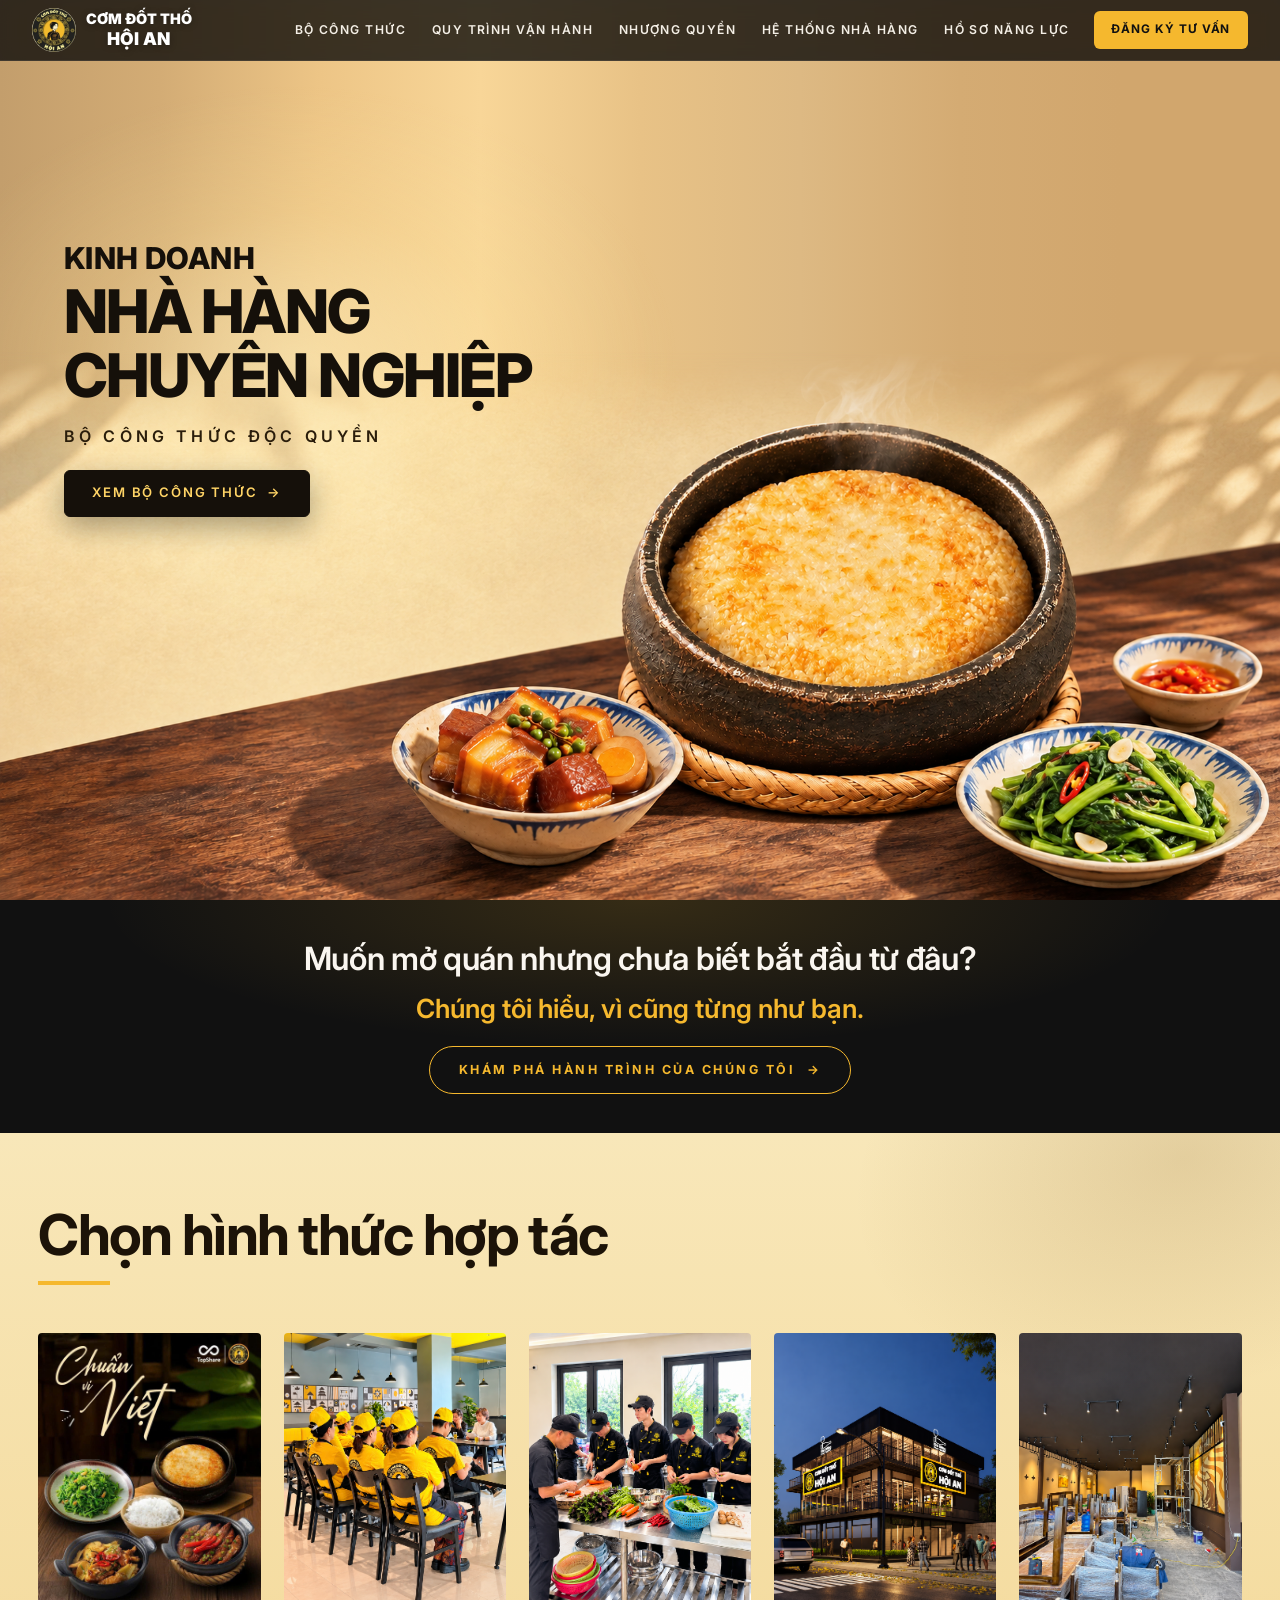
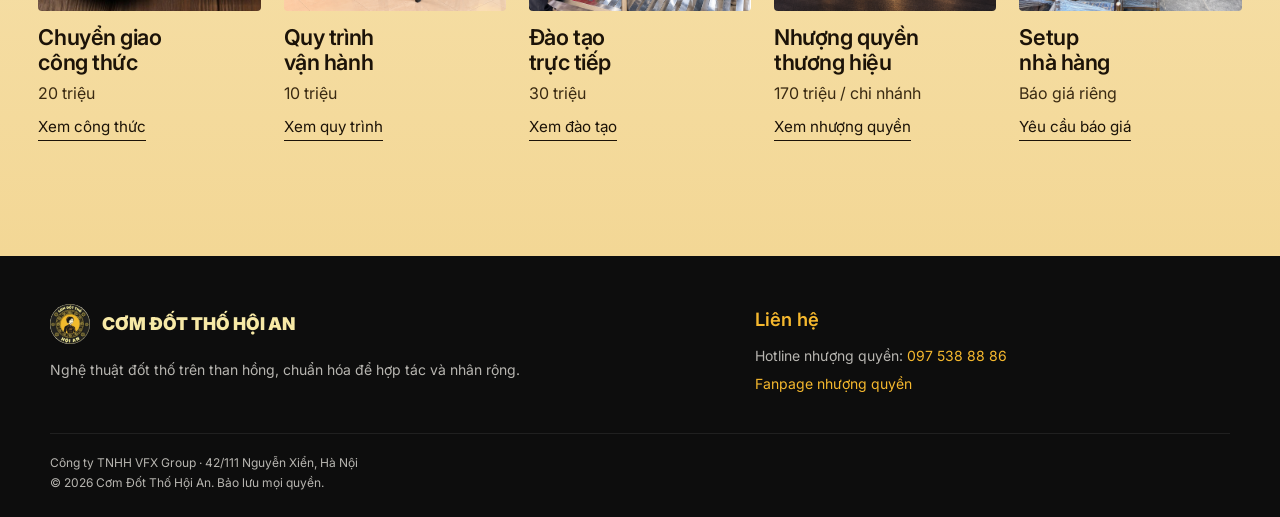
==== index.html @ ac132f40 "Add SEO basics: sitemap, robots, meta tags and schema" ====
<!DOCTYPE html>
<html lang="vi">
<head>
  <meta charset="UTF-8">
  <meta name="viewport" content="width=device-width, initial-scale=1.0">
  <title>Cơm Đốt Thố Hội An — Nhượng Quyền &amp; Hợp Tác Kinh Doanh Nhà Hàng</title>
  <meta name="description" content="Cơm Đốt Thố Hội An – thương hiệu cơm thố đốt than hồng với 7 cơ sở tại 5 tỉnh thành. Nhượng quyền, chuyển giao bộ 46 công thức và quy trình vận hành chuẩn.">
  <link rel="canonical" href="https://www.comdothohoian.com/">
  <meta property="og:type" content="website">
  <meta property="og:site_name" content="Cơm Đốt Thố Hội An">
  <meta property="og:locale" content="vi_VN">
  <meta property="og:title" content="Cơm Đốt Thố Hội An — Nhượng Quyền &amp; Hợp Tác Kinh Doanh Nhà Hàng">
  <meta property="og:description" content="Cơm Đốt Thố Hội An – thương hiệu cơm thố đốt than hồng với 7 cơ sở tại 5 tỉnh thành. Nhượng quyền, chuyển giao bộ 46 công thức và quy trình vận hành chuẩn.">
  <meta property="og:url" content="https://www.comdothohoian.com/">
  <meta property="og:image" content="https://www.comdothohoian.com/images/seo/og-image.jpg">
  <meta property="og:image:width" content="1200">
  <meta property="og:image:height" content="630">
  <meta name="twitter:card" content="summary_large_image">
  <script type="application/ld+json">
{
  "@context": "https://schema.org",
  "@graph": [
    {
      "@type": "Organization",
      "@id": "https://www.comdothohoian.com/#organization",
      "name": "Cơm Đốt Thố Hội An",
      "url": "https://www.comdothohoian.com/",
      "logo": "https://www.comdothohoian.com/images/brand%20identity/04-dai-dien-logo.jpg",
      "image": "https://www.comdothohoian.com/images/seo/og-image.jpg",
      "sameAs": [
        "https://www.facebook.com/comdotthohoian"
      ],
      "contactPoint": {
        "@type": "ContactPoint",
        "telephone": "+84975388886",
        "contactType": "sales",
        "areaServed": "VN",
        "availableLanguage": "vi"
      }
    },
    {
      "@type": "WebSite",
      "@id": "https://www.comdothohoian.com/#website",
      "url": "https://www.comdothohoian.com/",
      "name": "Cơm Đốt Thố Hội An",
      "inLanguage": "vi",
      "publisher": {
        "@id": "https://www.comdothohoian.com/#organization"
      }
    }
  ]
}
  </script>
  <link rel="icon" type="image/x-icon" href="images/favicon/favicon.ico">
  <link rel="shortcut icon" type="image/x-icon" href="images/favicon/favicon.ico">
  <link rel="icon" type="image/png" sizes="32x32" href="images/favicon/favicon-32x32.png">
  <link rel="apple-touch-icon" sizes="180x180" href="images/favicon/apple-touch-icon.png">
  <link rel="preload" as="image" href="images/hero/Rustic%20Stone%20Pot%20Rice%20Feast.png" media="(min-width: 641px)">
  <link rel="preload" as="image" href="images/hero/hero-mobile.webp" media="(max-width: 640px)">
  <link rel="preload" as="image" href="images/hero/latest%20hero.png" media="(min-width: 641px)">
  <link rel="preload" as="image" href="images/hero/hero-mobile.webp?v=2" media="(max-width: 640px)">
  <link rel="preconnect" href="https://fonts.googleapis.com">
  <link rel="preconnect" href="https://fonts.gstatic.com" crossorigin>
  <link href="https://fonts.googleapis.com/css2?family=Inter:wght@300;400;500;600;700;800;900&display=swap" rel="stylesheet">
  <link rel="stylesheet" href="css/style.css?v=20261105w">
  <link rel="stylesheet" href="css/franchise.css?v=20261105w">
  <link rel="stylesheet" href="css/story.css?v=20261105w">
</head>
<body class="fr-body fr-home">

  <header class="nav" id="nav">
    <div class="nav__inner">
      <a href="index.html" class="nav__logo" aria-label="Cơm Đốt Thố Hội An — trang chủ">
        <img src="images/brand%20identity/04-dai-dien-logo.jpg" alt="Logo Cơm Đốt Thố Hội An">
        <span class="nav__brand"><span class="nav__brand-l1">Cơm Đốt Thố</span><span class="nav__brand-l2">Hội An</span></span>
      </a>
      <nav class="nav__links" id="frLinks" aria-label="Điều hướng">
        <a href="cong-thuc.html">Bộ Công Thức</a><a href="van-hanh.html">Quy Trình Vận Hành</a><a href="nhuong-quyen.html">Nhượng Quyền</a><a href="he-thong.html">Hệ Thống Nhà Hàng</a><a href="ho-so-nang-luc.html">Hồ Sơ Năng Lực</a>
        <a href="dang-ky.html" class="nav__cta-mobile">Đăng Ký Tư Vấn</a>
      </nav>
      <div class="nav__actions">
        <a href="dang-ky.html" class="nav__btn-franchise">Đăng Ký Tư Vấn</a>
      </div>
      <button class="nav__menu-btn" id="frToggle" aria-label="Mở menu" aria-expanded="false">
        <span></span><span></span><span></span>
      </button>
    </div>
  </header>

  <main class="">
    <section class="fr-hero" id="tong-quan">
      <picture>
        <source media="(max-width: 640px)" srcset="images/hero/hero-mobile.webp?v=2">
        <img src="images/hero/latest%20hero.png" alt="Thố cơm đốt cháy giòn cùng các món ăn Hội An" fetchpriority="high">
      </picture>
      <div class="fr-hero__content">
        <h1><span class="fr-ln fr-ln--s">Kinh doanh</span><br><span class="fr-ln">Nhà hàng</span><br><span class="fr-ln">Chuyên nghiệp</span></h1>
        <p class="fr-hero__sub">Bộ công thức độc quyền</p>
        <div class="fr-hero__actions">
          <a href="cong-thuc.html" class="fr-btn fr-btn--cta">Xem Bộ Công Thức <span class="fr-arr" aria-hidden="true">→</span></a>
        </div>
      </div>
    </section>

    <!-- Câu hook: dẫn sang trang câu chuyện -->
    <section class="st-hook" id="cau-chuyen">
      <h2 class="st-hook__title">Muốn mở quán nhưng chưa biết bắt đầu từ đâu?</h2>
      <p class="st-hook__sub">Chúng tôi hiểu, vì cũng từng như bạn.</p>
      <a href="cau-chuyen.html" class="st-hook__btn">Khám phá hành trình của chúng tôi <span aria-hidden="true">→</span></a>
    </section>

    <!-- Chi phí là dữ liệu tham khảo theo PLAN, cần doanh nghiệp xác nhận trước khi công bố. -->
    <section class="fr-hop" id="hop-tac">
      <div class="fr-hop__wrap">
        <h2 class="fr-hop__title">Chọn hình thức hợp tác</h2>
        <div class="fr-hop__grid">
        <article class="fr-hcard">
          <div class="fr-hcard__img"><img src="images/brand%20story/b%E1%BB%99%20c%C3%B4ng%20th%E1%BB%A9c.jpg" alt="Chuyển giao công thức" loading="lazy" style="object-position:50% 30%"></div>
          <h3>Chuyển giao<br>công thức</h3>
          <p class="fr-hcard__price">20 triệu</p>
          <a href="cong-thuc.html" class="fr-hcard__link">Xem công thức</a>
        </article>
        <article class="fr-hcard">
          <div class="fr-hcard__img"><img src="images/brand%20story/Modern-Yellow-Capped-Team-Meeting.webp" alt="Quy trình vận hành" loading="lazy"></div>
          <h3>Quy trình<br>vận hành</h3>
          <p class="fr-hcard__price">10 triệu</p>
          <a href="van-hanh.html" class="fr-hcard__link">Xem quy trình</a>
        </article>
        <article class="fr-hcard">
          <div class="fr-hcard__img"><img src="images/brand%20story/Hoi-An-Culinary-Team-in-Action.webp" alt="Đào tạo trực tiếp" loading="lazy"></div>
          <h3>Đào tạo<br>trực tiếp</h3>
          <p class="fr-hcard__price">30 triệu</p>
          <a href="van-hanh.html" class="fr-hcard__link">Xem đào tạo</a>
        </article>
        <article class="fr-hcard">
          <div class="fr-hcard__img"><img src="images/brand%20story/H%E1%BB%99i-An-Food-Garden-at-Dusk.webp" alt="Nhượng quyền thương hiệu" loading="lazy"></div>
          <h3>Nhượng quyền<br>thương hiệu</h3>
          <p class="fr-hcard__price">170 triệu / chi nhánh</p>
          <a href="nhuong-quyen.html" class="fr-hcard__link">Xem nhượng quyền</a>
        </article>
        <article class="fr-hcard">
          <div class="fr-hcard__img"><img src="images/brand%20story/Restaurant-Renovation-in-Organized-Chaos.webp" alt="Setup nhà hàng" loading="lazy"></div>
          <h3>Setup<br>nhà hàng</h3>
          <p class="fr-hcard__price">Báo giá riêng</p>
          <a href="dang-ky.html?model=Setup%20nh%C3%A0%20h%C3%A0ng" class="fr-hcard__link">Yêu cầu báo giá</a>
        </article>
        </div>
        <p class="fr-fine">Chi phí mang tính tham khảo, chưa bao gồm các chi phí phát sinh. Phạm vi bàn giao được thống nhất khi tư vấn và ký kết.</p>
      </div>
    </section>
  </main>

  <footer class="fr-footer">
    <div class="fr-footer__grid">
      <div>
        <div class="fr-footer__brand"><img src="images/brand%20identity/04-dai-dien-logo.jpg" alt="Logo"><span>Cơm Đốt Thố Hội An</span></div>
        <p>Nghệ thuật đốt thố trên than hồng, chuẩn hóa để hợp tác và nhân rộng.</p>
      </div>
      <div>
        <h4>Liên hệ</h4>
        <p>Hotline nhượng quyền: <a href="tel:0975388886">097 538 88 86</a></p>
        <p><a href="https://www.facebook.com/comdotthohoian" target="_blank" rel="noopener">Fanpage nhượng quyền</a></p>
      </div>
    </div>
    <div class="fr-footer__bottom">Công ty TNHH VFX Group · 42/111 Nguyễn Xiển, Hà Nội<br>© 2026 Cơm Đốt Thố Hội An. Bảo lưu mọi quyền.</div>
  </footer>

  <div class="fr-lightbox" id="frLightbox" hidden><button aria-label="Đóng" id="frLightboxClose">×</button><img alt=""></div>

  <script src="js/franchise.js?v=20261105w"></script>
  <script src="js/story.js?v=20261105w"></script>
</body>
</html>
---- css/style.css ----
/* ═══════════════════════════════════════════════
   DESIGN SYSTEM — Apple Precision × Starbucks Warmth
   Cơm Đốt Thố Hội An — Brand & Franchise
   ═══════════════════════════════════════════════ */
*, *::before, *::after { margin: 0; padding: 0; box-sizing: border-box; }

:root {
  /* Brand palette */
  --espresso:       #181310;
  --dark-roast:     #231b16;
  --mocha:          #34261e;
  --walnut:         #4d372b;
  --caramel:        #c68b59;
  --gold:           #d9a756;
  --gold-light:     #f4e4c1;
  --cream:          #faf6f0;
  --latte:          #f2e8dc;
  --latte-subtle:   #f8f2ea;
  --white:          #ffffff;
  --warm-gray:      #87766a;
  --border-warm:    rgba(52, 38, 30, 0.08);
  --border-gold:    rgba(217, 167, 86, 0.35);

  --text-main:      #1c1714;
  --text-muted:     #6e5e52;
  --text-light:     rgba(250, 246, 240, 0.78);

  /* Typography */
  --font-display:   'SF Pro Display', 'SF Pro Text', -apple-system, BlinkMacSystemFont, 'Inter', 'Helvetica Neue', Helvetica, Arial, sans-serif;
  --font-brand:     'SF Pro Display', -apple-system, BlinkMacSystemFont, 'Inter', 'Helvetica Neue', Arial, sans-serif;
  --font-nav:       'SF Pro Display', 'SF Pro Text', -apple-system, BlinkMacSystemFont, 'Inter', 'Helvetica Neue', Helvetica, Arial, sans-serif;
  --font-body:       'SF Pro Display', 'SF Pro Text', -apple-system, BlinkMacSystemFont, 'Inter', 'Helvetica Neue', Helvetica, Arial, sans-serif;

  --text-xs:        0.75rem;
  --text-sm:        0.875rem;
  --text-base:      1rem;
  --text-lg:        1.125rem;
  --text-xl:        1.25rem;
  --text-2xl:       1.5rem;
  --text-3xl:       2rem;
  --text-4xl:       2.75rem;
  --text-5xl:       3.5rem;
  --text-hero:      clamp(2.75rem, 5.5vw, 5rem);

  /* Spacing */
  --space-xs:       0.5rem;
  --space-sm:       1rem;
  --space-md:       1.5rem;
  --space-lg:       2.5rem;
  --space-xl:       4rem;
  --space-2xl:      6rem;
  --space-3xl:      8rem;

  --radius-sm:      8px;
  --radius-md:      14px;
  --radius-lg:      22px;
  --radius-xl:      32px;
  --radius-full:    9999px;

  --transition-base: 0.35s cubic-bezier(0.25, 0.46, 0.45, 0.94);
  --transition-smooth: 0.6s cubic-bezier(0.16, 1, 0.3, 1);
}

html {
  scroll-behavior: smooth;
  -webkit-font-smoothing: antialiased;
  -moz-osx-font-smoothing: grayscale;
}

body {
  font-family: var(--font-body);
  color: var(--text-main);
  background: var(--cream);
  line-height: 1.65;
  overflow-x: hidden;
}

/* Custom thin scrollbar */
::-webkit-scrollbar { width: 7px; }
::-webkit-scrollbar-track { background: var(--espresso); }
::-webkit-scrollbar-thumb { background: var(--caramel); border-radius: 4px; }
* { scrollbar-width: thin; scrollbar-color: var(--caramel) var(--espresso); }

img { display: block; max-width: 100%; height: auto; }
a { color: inherit; text-decoration: none; }

.container {
  max-width: 1240px;
  margin: 0 auto;
  padding: 0 var(--space-md);
}

/* ═══════════════════════════════════════════════
   NAVIGATION — thanh đen, chữ serif in hoa giãn chữ, nút vàng
   ═══════════════════════════════════════════════ */
:root { --font-serif-nav: 'SF Pro Display', 'SF Pro Text', -apple-system, BlinkMacSystemFont, 'Inter', 'Helvetica Neue', Helvetica, Arial, sans-serif; --nav-gold: #f5b82e; --logo-cream: #f7e9a6; }

.nav {
  position: fixed;
  top: 0; left: 0; right: 0;
  z-index: 1000;
  background: rgba(12, 12, 12, 0.8);
  backdrop-filter: saturate(120%) blur(10px);
  -webkit-backdrop-filter: saturate(120%) blur(10px);
  border-bottom: 1px solid rgba(255, 255, 255, 0.08);
}

.nav__inner {
  display: flex;
  align-items: center;
  justify-content: space-between;
  gap: 1.5rem;
  height: 60px;
  max-width: 1400px;
  margin: 0 auto;
  padding: 0 2rem;
}

/* Logo vừa thanh menu + tên thương hiệu 2 dòng bên cạnh */
.nav__logo { display: flex; align-items: center; gap: 0.6rem; flex-shrink: 0; }
.nav__logo img {
  width: 44px; height: 44px;
  border-radius: 50%;
  object-fit: cover;
  flex-shrink: 0;
}
.nav__brand {
  display: inline-flex; flex-direction: column; align-items: center;
  font-family: var(--font-serif-nav);
  font-weight: 900;
  text-transform: uppercase;
  color: #fff;
  line-height: 1.08;
  white-space: nowrap;
  text-shadow: 0 1px 6px rgba(0, 0, 0, 0.35);
}
/* tỷ lệ cỡ chữ dòng trên : dòng dưới = 9 : 11 */
.nav__brand-l1 { font-size: 0.9rem; letter-spacing: 0; line-height: 1; }
/* chừa khoảng trống để dấu mũ của chữ "HỘI" không chạm dòng trên */
.nav__brand-l2 { font-size: 1.1rem; letter-spacing: 0.02em; line-height: 1.12; margin-top: 0.16em; }

.nav__links { display: flex; align-items: center; justify-content: flex-end; gap: 1.6rem; flex: 1; list-style: none; }
.nav__links a {
  font-family: var(--font-serif-nav);
  font-size: 0.76rem;
  font-weight: 600;
  text-transform: uppercase;
  letter-spacing: 0.12em;
  color: #f4efe6;
  white-space: nowrap;
  position: relative;
  padding: 0.4rem 0;
  transition: color 0.25s;
}
.nav__links a::after {
  content: '';
  position: absolute;
  bottom: 0; left: 0;
  width: 0; height: 1px;
  background: var(--nav-gold);
  transition: width 0.3s;
}
.nav__links a:hover { color: var(--nav-gold); }
.nav__links a:hover::after,
.nav__links a.active::after { width: 100%; }
.nav__links a.active { color: var(--nav-gold); }

.nav__actions { display: flex; align-items: center; }

.nav__btn-franchise {
  display: inline-flex;
  align-items: center;
  padding: 0.55rem 1.1rem;
  background: var(--nav-gold);
  color: #111 !important;
  font-family: var(--font-serif-nav);
  font-size: 0.74rem;
  font-weight: 700;
  text-transform: uppercase;
  letter-spacing: 0.08em;
  white-space: nowrap;
  border-radius: 6px;
  transition: background 0.25s;
}
.nav__btn-franchise:hover { background: #ffc94d; }

.nav__menu-btn {
  display: none;
  flex-direction: column;
  gap: 5px;
  background: none;
  border: none;
  cursor: pointer;
  padding: 6px;
  z-index: 1001;
}
.nav__menu-btn span { display: block; width: 24px; height: 1.5px; background: #f4efe6; }

/* ═══════════════════════════════════════════════
   HERO — Cinematic Brand Keynote Style
   ═══════════════════════════════════════════════ */
.hero {
  position: relative;
  min-height: 100vh;
  display: flex;
  align-items: center;
  justify-content: center;
  overflow: hidden;
  background: var(--espresso);
  padding-top: 80px;
}

.hero__bg {
  position: absolute;
  inset: 0;
  z-index: 0;
}

.hero__bg img {
  width: 100%;
  height: 100%;
  object-fit: cover;
  opacity: 0.58;
  transform: scale(1.04);
  animation: heroPan 24s ease-in-out infinite alternate;
}

@keyframes heroPan {
  0% { transform: scale(1.04) translateY(0); }
  100% { transform: scale(1.12) translateY(-1.5%); }
}

.hero__overlay {
  position: absolute;
  inset: 0;
  background: linear-gradient(
    180deg,
    rgba(24, 19, 16, 0.65) 0%,
    rgba(24, 19, 16, 0.38) 32%,
    rgba(24, 19, 16, 0.72) 75%,
    rgba(24, 19, 16, 0.96) 100%
  );
  z-index: 1;
}

.hero__content {
  position: relative;
  z-index: 2;
  text-align: center;
  color: var(--cream);
  padding: var(--space-2xl) var(--space-md);
  max-width: 1040px;
}

.hero__badge {
  display: inline-flex;
  align-items: center;
  gap: 0.6rem;
  padding: 0.5rem 1.4rem;
  background: rgba(217, 167, 86, 0.14);
  border: 1px solid rgba(217, 167, 86, 0.35);
  border-radius: var(--radius-full);
  font-size: var(--text-xs);
  font-weight: 600;
  letter-spacing: 0;
  text-transform: none;
  color: var(--gold);
  margin-bottom: var(--space-md);
  backdrop-filter: blur(12px);
}

.hero__title {
  font-family: var(--font-display);
  font-size: var(--text-hero);
  font-weight: 700;
  line-height: 1.1;
  letter-spacing: -0.02em;
  margin-bottom: var(--space-md);
}

.hero__title em {
  font-style: normal;
  color: var(--gold);
  font-weight: 400;
}

.hero__subtitle {
  font-size: clamp(1.05rem, 2vw, 1.25rem);
  font-weight: 300;
  color: var(--text-light);
  max-width: 680px;
  margin: 0 auto var(--space-xl);
  line-height: 1.75;
}

.hero__actions {
  display: flex;
  gap: var(--space-sm);
  justify-content: center;
  flex-wrap: wrap;
  margin-bottom: var(--space-xl);
}

.btn {
  display: inline-flex;
  align-items: center;
  gap: 0.55rem;
  padding: 0.95rem 2.2rem;
  border-radius: var(--radius-full);
  font-family: var(--font-nav);
  font-size: 0.95rem;
  font-weight: 500;
  text-transform: none;
  letter-spacing: 0;
  cursor: pointer;
  transition: var(--transition-base);
  border: none;
}

.btn--primary {
  background: var(--gold);
  color: var(--espresso);
  box-shadow: 0 10px 30px rgba(217, 167, 86, 0.35);
}

.btn--primary:hover {
  background: #e4b262;
  transform: translateY(-2px);
  box-shadow: 0 14px 38px rgba(217, 167, 86, 0.45);
}

.btn--ghost {
  background: rgba(250, 246, 240, 0.08);
  color: var(--cream);
  border: 1px solid rgba(250, 246, 240, 0.28);
  backdrop-filter: blur(10px);
}

.btn--ghost:hover {
  background: rgba(250, 246, 240, 0.16);
  border-color: rgba(250, 246, 240, 0.5);
  transform: translateY(-2px);
}

.btn--dark {
  background: var(--espresso);
  color: var(--cream);
}

.btn--dark:hover {
  background: var(--mocha);
  transform: translateY(-2px);
}

/* ═══════════════════════════════════════════════
   METRICS BAR — Apple Keynote Numbers
   ═══════════════════════════════════════════════ */
.metrics-bar {
  position: relative;
  z-index: 10;
  background: rgba(35, 27, 22, 0.88);
  backdrop-filter: blur(24px);
  border-top: 1px solid rgba(217, 167, 86, 0.2);
  border-bottom: 1px solid rgba(217, 167, 86, 0.2);
  padding: 0.9rem 0;
  margin-top: -1.6rem;
  box-shadow: 0 20px 50px rgba(0, 0, 0, 0.25);
}

.metrics__grid {
  display: grid;
  grid-template-columns: repeat(4, 1fr);
  gap: var(--space-sm);
  text-align: center;
}

.metric-item {
  padding: 0 var(--space-sm);
  border-right: 1px solid rgba(250, 246, 240, 0.1);
}

.metric-item:last-child {
  border-right: none;
}

.metric-number {
  font-family: var(--font-display);
  font-size: clamp(1.35rem, 2.3vw, 1.9rem);
  font-weight: 600;
  color: var(--gold);
  line-height: 1.15;
  margin-bottom: 0.1rem;
}

.metric-label {
  font-size: 0.8rem;
  color: var(--text-light);
  font-weight: 400;
  letter-spacing: 0;
}

/* ═══════════════════════════════════════════════
   COMMON SECTION PATTERNS
   ═══════════════════════════════════════════════ */
.section {
  padding: 4.5rem 0;
}

.section--dark {
  background: var(--espresso);
  color: var(--cream);
}

.section--mocha {
  background: var(--mocha);
  color: var(--cream);
}

.section--latte {
  background: var(--latte);
}

.section--subtle {
  background: var(--latte-subtle);
}

.section__header {
  text-align: center;
  max-width: 720px;
  margin: 0 auto 2.5rem;
}

.section__label {
  display: inline-flex;
  align-items: center;
  gap: 0.5rem;
  font-family: var(--font-nav);
  font-size: 0.9rem;
  font-weight: 500;
  letter-spacing: 0;
  text-transform: none;
  color: #a86a0c;
  margin-bottom: var(--space-sm);
}

.section__title {
  font-family: var(--font-display);
  font-size: clamp(2.1rem, 4vw, 3.5rem);
  font-weight: 600;
  line-height: 1.1;
  letter-spacing: -0.03em;
  margin-bottom: var(--space-sm);
  color: var(--espresso);
}

.section--dark .section__title,
.section--mocha .section__title {
  color: var(--cream);
}

.section__desc {
  font-size: var(--text-lg);
  font-weight: 300;
  color: var(--text-muted);
  line-height: 1.75;
}

.section--dark .section__desc,
.section--mocha .section__desc {
  color: var(--text-light);
}

/* ═══════════════════════════════════════════════
   BRAND HERITAGE — Apple Split Story
   ═══════════════════════════════════════════════ */
.brand-story {
  display: grid;
  grid-template-columns: 1fr 1fr;
  gap: 0;
  min-height: 480px;
  align-items: stretch;
}

.brand-story__media {
  position: relative;
  overflow: hidden;
  min-height: 480px;
}

.brand-story__media img {
  width: 100%;
  height: 100%;
  object-fit: cover;
  transition: transform 1s var(--transition-smooth);
}

.brand-story:hover .brand-story__media img {
  transform: scale(1.05);
}

.brand-story__content {
  display: flex;
  flex-direction: column;
  justify-content: center;
  padding: 3rem clamp(2rem, 5vw, 5rem);
}

.brand-story__title {
  font-family: var(--font-display);
  font-size: clamp(2rem, 3.2vw, 2.75rem);
  font-weight: 700;
  line-height: 1.2;
  letter-spacing: -0.02em;
  margin-bottom: var(--space-md);
  color: var(--espresso);
}

.brand-story--dark .brand-story__title {
  font-size: clamp(2rem, 3.6vw, 3.2rem);
  color: var(--cream);
}

.brand-story__text {
  font-size: var(--text-base);
  font-weight: 300;
  color: var(--text-muted);
  line-height: 1.85;
  margin-bottom: var(--space-lg);
}

.brand-story--dark .brand-story__text {
  color: rgba(250, 246, 240, 0.72);
}

.brand-story--reverse .brand-story__media { order: 2; }
.brand-story--reverse .brand-story__content { order: 1; }

.brand-pillars {
  display: grid;
  grid-template-columns: 1fr 1fr;
  gap: var(--space-md);
  margin-top: var(--space-sm);
}

.pillar-item {
  border-left: 2px solid var(--gold);
  padding-left: var(--space-sm);
}

.pillar-title {
  font-weight: 600;
  font-size: var(--text-sm);
  color: var(--espresso);
  margin-bottom: 0.25rem;
}

.brand-story--dark .pillar-title {
  color: var(--gold);
}

.pillar-desc {
  font-size: var(--text-xs);
  color: var(--text-muted);
  line-height: 1.5;
}

.brand-story--dark .pillar-desc {
  color: rgba(250, 246, 240, 0.6);
}

/* ═══════════════════════════════════════════════
   STORE LOCATIONS (HỆ THỐNG CỬA HÀNG)
   ═══════════════════════════════════════════════ */
.stores-nav {
  display: flex;
  justify-content: center;
  gap: 0.5rem;
  margin-bottom: var(--space-xl);
  flex-wrap: wrap;
}

.stores-tab {
  padding: 0.55rem 1.4rem;
  border-radius: var(--radius-full);
  background: var(--white);
  border: 1px solid var(--border-warm);
  color: var(--text-muted);
  font-size: var(--text-sm);
  font-weight: 500;
  cursor: pointer;
  transition: var(--transition-base);
}

.stores-tab.active,
.stores-tab:hover {
  background: var(--espresso);
  color: var(--cream);
  border-color: var(--espresso);
}

.stores__grid {
  display: grid;
  grid-template-columns: repeat(3, 1fr);
  gap: var(--space-lg);
}

.store-card {
  background: var(--white);
  border-radius: var(--radius-lg);
  overflow: hidden;
  box-shadow: 0 10px 30px rgba(28, 23, 20, 0.04);
  border: 1px solid var(--border-warm);
  transition: var(--transition-base);
  display: flex;
  flex-direction: column;
}

.store-card:hover {
  transform: translateY(-8px);
  box-shadow: 0 20px 48px rgba(28, 23, 20, 0.09);
  border-color: rgba(217, 167, 86, 0.4);
}

.store-card__img {
  position: relative;
  aspect-ratio: 16/10;
  overflow: hidden;
}

.store-card__img img {
  width: 100%;
  height: 100%;
  object-fit: cover;
  transition: transform 0.6s var(--transition-smooth);
}

.store-card:hover .store-card__img img {
  transform: scale(1.08);
}

.store-card__badge {
  position: absolute;
  top: var(--space-sm);
  left: var(--space-sm);
  padding: 0.35rem 0.85rem;
  background: var(--espresso);
  color: var(--gold);
  font-size: 0.7rem;
  font-weight: 700;
  text-transform: none;
  letter-spacing: 0;
  border-radius: var(--radius-full);
  box-shadow: 0 2px 10px rgba(0,0,0,0.25);
}

.store-card__status {
  position: absolute;
  bottom: var(--space-sm);
  right: var(--space-sm);
  padding: 0.3rem 0.75rem;
  background: rgba(250, 246, 240, 0.92);
  backdrop-filter: blur(8px);
  border-radius: var(--radius-full);
  font-size: 0.7rem;
  font-weight: 600;
  color: #1e7041;
  display: flex;
  align-items: center;
  gap: 0.35rem;
}

.store-card__status::before {
  content: '';
  width: 6px;
  height: 6px;
  border-radius: 50%;
  background: #22c55e;
  display: inline-block;
}

.store-card__body {
  padding: var(--space-md);
  display: flex;
  flex-direction: column;
  flex-grow: 1;
}

.store-card__name {
  font-family: var(--font-display);
  font-size: var(--text-xl);
  font-weight: 700;
  color: var(--espresso);
  margin-bottom: 0.75rem;
}

.store-card__meta {
  list-style: none;
  font-size: var(--text-sm);
  color: var(--text-muted);
  display: flex;
  flex-direction: column;
  gap: 0.5rem;
  margin-bottom: var(--space-md);
  flex-grow: 1;
}

.store-card__meta li {
  display: flex;
  align-items: flex-start;
  gap: 0.5rem;
  line-height: 1.5;
}

.store-card__meta-icon {
  font-size: 1rem;
  line-height: 1.3;
  flex-shrink: 0;
}

.store-card__actions {
  display: grid;
  grid-template-columns: 1fr 1fr;
  gap: 0.5rem;
  padding-top: var(--space-sm);
  border-top: 1px solid var(--border-warm);
}

.btn-store-sub {
  text-align: center;
  padding: 0.55rem;
  border-radius: var(--radius-sm);
  font-size: var(--text-xs);
  font-weight: 600;
  background: var(--latte);
  color: var(--espresso);
  transition: background 0.2s;
}

.btn-store-sub:hover {
  background: var(--gold-light);
}

.btn-store-call {
  text-align: center;
  padding: 0.55rem;
  border-radius: var(--radius-sm);
  font-size: var(--text-xs);
  font-weight: 600;
  background: var(--espresso);
  color: var(--cream);
  transition: background 0.2s;
}

.btn-store-call:hover {
  background: var(--mocha);
}

/* ═══════════════════════════════════════════════
   FRANCHISE MODEL — Apple Keynote Bento Grid
   ═══════════════════════════════════════════════ */
.franchise-bento {
  display: grid;
  grid-template-columns: repeat(12, 1fr);
  gap: var(--space-md);
  margin-bottom: var(--space-2xl);
}

.bento-card {
  background: rgba(35, 27, 22, 0.7);
  border: 1px solid rgba(217, 167, 86, 0.22);
  border-radius: var(--radius-xl);
  padding: var(--space-xl) var(--space-lg);
  backdrop-filter: blur(16px);
  transition: var(--transition-base);
  display: flex;
  flex-direction: column;
  justify-content: space-between;
  position: relative;
  overflow: hidden;
}

.bento-card:hover {
  border-color: rgba(217, 167, 86, 0.5);
  transform: translateY(-4px);
  background: rgba(45, 34, 27, 0.85);
}

.bento-card--large {
  grid-column: span 7;
}

.bento-card--medium {
  grid-column: span 5;
}

.bento-card--full {
  grid-column: span 12;
}

.bento-card--third {
  grid-column: span 4;
}

.bento-badge {
  display: inline-flex;
  align-items: center;
  gap: 0.4rem;
  font-size: 0.7rem;
  font-weight: 700;
  text-transform: none;
  letter-spacing: 0;
  color: var(--gold);
  margin-bottom: var(--space-sm);
}

.bento-title {
  font-family: var(--font-display);
  font-size: clamp(1.4rem, 2vw, 1.85rem);
  font-weight: 700;
  line-height: 1.25;
  color: var(--cream);
  margin-bottom: var(--space-sm);
}

.bento-desc {
  font-size: var(--text-sm);
  color: rgba(250, 246, 240, 0.7);
  line-height: 1.7;
  margin-bottom: var(--space-md);
}

.bento-list {
  list-style: none;
  display: flex;
  flex-direction: column;
  gap: 0.6rem;
}

.bento-list li {
  font-size: var(--text-sm);
  color: rgba(250, 246, 240, 0.82);
  display: flex;
  align-items: center;
  gap: 0.6rem;
}

.bento-list li::before {
  content: '✓';
  display: inline-flex;
  align-items: center;
  justify-content: center;
  width: 18px;
  height: 18px;
  border-radius: 50%;
  background: var(--gold);
  color: var(--espresso);
  font-size: 0.7rem;
  font-weight: 700;
}

/* Timeline Process Steps */
.franchise-steps {
  display: grid;
  grid-template-columns: repeat(4, 1fr);
  gap: var(--space-md);
  position: relative;
}

.step-item {
  background: var(--white);
  padding: var(--space-lg) var(--space-md);
  border-radius: var(--radius-lg);
  border: 1px solid var(--border-warm);
  position: relative;
  transition: var(--transition-base);
}

.step-item:hover {
  transform: translateY(-6px);
  box-shadow: 0 16px 36px rgba(28, 23, 20, 0.08);
  border-color: var(--gold);
}

.step-num {
  width: 42px;
  height: 42px;
  background: var(--espresso);
  color: var(--gold);
  font-family: var(--font-display);
  font-size: var(--text-lg);
  font-weight: 700;
  border-radius: 50%;
  display: flex;
  align-items: center;
  justify-content: center;
  margin-bottom: var(--space-sm);
}

.step-title {
  font-family: var(--font-display);
  font-size: var(--text-lg);
  font-weight: 700;
  color: var(--espresso);
  margin-bottom: 0.35rem;
}

.step-desc {
  font-size: var(--text-xs);
  color: var(--text-muted);
  line-height: 1.6;
}

/* ═══════════════════════════════════════════════
   FRANCHISE INQUIRY FORM — Modern Apple Form
   ═══════════════════════════════════════════════ */
.franchise-form-wrap {
  background: var(--white);
  border-radius: var(--radius-xl);
  padding: clamp(2rem, 5vw, 4rem);
  box-shadow: 0 24px 70px rgba(28, 23, 20, 0.08);
  border: 1px solid var(--border-warm);
  max-width: 960px;
  margin: 0 auto;
}

.form-grid {
  display: grid;
  grid-template-columns: 1fr 1fr;
  gap: var(--space-md);
  margin-bottom: var(--space-md);
}

.form-group {
  display: flex;
  flex-direction: column;
  gap: 0.45rem;
}

.form-group--full {
  grid-column: span 2;
}

.form-label {
  font-size: var(--text-xs);
  font-weight: 600;
  text-transform: none;
  letter-spacing: 0;
  color: var(--espresso);
}

.form-input, .form-select, .form-textarea {
  width: 100%;
  padding: 0.85rem 1.15rem;
  border-radius: var(--radius-sm);
  border: 1px solid rgba(28, 23, 20, 0.16);
  background: #fff;
  font-family: var(--font-body);
  font-size: var(--text-sm);
  color: var(--espresso);
  transition: border-color 0.25s, box-shadow 0.25s;
}

.form-input:focus, .form-select:focus, .form-textarea:focus {
  outline: none;
  border-color: var(--gold);
  box-shadow: 0 0 0 3px rgba(217, 167, 86, 0.2);
}

/* ═══════════════════════════════════════════════
   MENU / CULINARY STANDARDS
   ═══════════════════════════════════════════════ */
.dishes { position: relative; }

.dishes__grid {
  display: flex;
  gap: var(--space-md);
  overflow-x: auto;
  scroll-snap-type: x mandatory;
  scroll-behavior: smooth;
  -webkit-overflow-scrolling: touch;
  scrollbar-width: none;
  padding: 14px 4px 32px;
  margin: -14px -4px -32px;
}
.dishes__grid::-webkit-scrollbar { display: none; }

.dishes__grid .dish-card {
  flex: 0 0 calc((100% - 2 * var(--space-md)) / 3);
  scroll-snap-align: start;
}

.dishes__arrow {
  position: absolute;
  top: 38%;
  z-index: 5;
  width: 48px; height: 48px;
  border-radius: 50%;
  border: 1px solid rgba(255, 255, 255, 0.35);
  background: rgba(20, 16, 13, 0.55);
  backdrop-filter: blur(14px);
  -webkit-backdrop-filter: blur(14px);
  color: var(--cream);
  font-size: 1.5rem;
  line-height: 1;
  cursor: pointer;
  display: grid;
  place-items: center;
  transition: var(--transition-base);
}
.dishes__arrow:hover { background: var(--gold); color: var(--espresso); }
.dishes__arrow:disabled { opacity: 0; pointer-events: none; }
.dishes__arrow--prev { left: -14px; }
.dishes__arrow--next { right: -14px; }

.dishes__dots { display: flex; justify-content: center; gap: 8px; margin-top: var(--space-lg); }
.dishes__dots button {
  width: 8px; height: 8px; padding: 0; border: 0; border-radius: 50%;
  background: rgba(28, 23, 20, 0.2); cursor: pointer; transition: var(--transition-base);
}
.dishes__dots button.active { background: var(--caramel); width: 22px; border-radius: 8px; }

.dish-card {
  position: relative;
  border-radius: var(--radius-lg);
  overflow: hidden;
  background: var(--white);
  transition: var(--transition-base);
  box-shadow: 0 10px 30px rgba(28, 23, 20, 0.05);
  border: 1px solid var(--border-warm);
}

.dish-card:hover {
  transform: translateY(-8px);
  box-shadow: 0 24px 50px rgba(28, 23, 20, 0.12);
}

.dish-card__img {
  position: relative;
  aspect-ratio: 4/3;
  overflow: hidden;
}

.dish-card__img img {
  width: 100%;
  height: 100%;
  object-fit: cover;
  transition: transform 0.7s var(--transition-smooth);
}

.dish-card:hover .dish-card__img img {
  transform: scale(1.08);
}

.dish-card__tag {
  position: absolute;
  top: var(--space-sm);
  left: var(--space-sm);
  padding: 0.35rem 0.85rem;
  background: var(--gold);
  color: var(--espresso);
  font-size: var(--text-xs);
  font-weight: 700;
  border-radius: var(--radius-full);
  letter-spacing: 0;
}

.dish-card__body {
  padding: var(--space-md);
}

.dish-card__name {
  font-family: var(--font-display);
  font-size: var(--text-xl);
  font-weight: 700;
  color: var(--espresso);
  margin-bottom: 0.35rem;
}

.dish-card__desc {
  font-size: var(--text-sm);
  color: var(--text-muted);
  font-weight: 300;
  line-height: 1.6;
}

/* ═══════════════════════════════════════════════
   GALLERY — Apple Mosaic Photos
   ═══════════════════════════════════════════════ */
.gallery__grid {
  display: grid;
  grid-template-columns: repeat(4, 1fr);
  grid-template-rows: repeat(2, 270px);
  gap: var(--space-xs);
  border-radius: var(--radius-xl);
  overflow: hidden;
}

.gallery__item {
  position: relative;
  overflow: hidden;
  cursor: pointer;
}

.gallery__item img {
  width: 100%;
  height: 100%;
  object-fit: cover;
  transition: transform 0.7s var(--transition-smooth);
}

.gallery__item:hover img {
  transform: scale(1.06);
}

.gallery__item--wide {
  grid-column: span 2;
}

.gallery__item--tall {
  grid-row: span 2;
}

.gallery__caption {
  position: absolute;
  bottom: var(--space-sm);
  left: var(--space-sm);
  z-index: 2;
  font-size: var(--text-xs);
  font-weight: 600;
  letter-spacing: 0;
  color: var(--cream);
  background: rgba(24, 19, 16, 0.7);
  backdrop-filter: blur(8px);
  padding: 0.35rem 0.75rem;
  border-radius: var(--radius-full);
  opacity: 0;
  transform: translateY(8px);
  transition: all 0.35s ease;
}

.gallery__item:hover .gallery__caption {
  opacity: 1;
  transform: translateY(0);
}

/* ═══════════════════════════════════════════════
   TESTIMONIAL
   ═══════════════════════════════════════════════ */
.testimonial {
  text-align: center;
  max-width: 820px;
  margin: 0 auto;
  padding: var(--space-2xl) var(--space-md);
}

.testimonial__quote {
  font-family: var(--font-display);
  font-size: clamp(1.4rem, 2.8vw, 2.2rem);
  font-weight: 400;
  font-style: normal;
  line-height: 1.5;
  color: var(--cream);
  margin-bottom: var(--space-md);
}

.testimonial__quote::before {
  content: '"';
  display: block;
  font-size: 4rem;
  color: var(--gold);
  line-height: 1;
  margin-bottom: var(--space-xs);
}

.testimonial__author {
  font-size: var(--text-sm);
  font-weight: 600;
  color: var(--gold);
  letter-spacing: 0;
}

.testimonial__role {
  font-size: var(--text-xs);
  color: rgba(250, 246, 240, 0.55);
  margin-top: 0.25rem;
}

/* ═══════════════════════════════════════════════
   FOOTER
   ═══════════════════════════════════════════════ */
.footer {
  background: var(--espresso);
  color: rgba(250, 246, 240, 0.6);
  padding: var(--space-3xl) 0 var(--space-xl);
  border-top: 1px solid rgba(250, 246, 240, 0.08);
}

.footer__grid {
  display: grid;
  grid-template-columns: 2fr 1fr 1fr 1.5fr;
  gap: var(--space-xl);
  margin-bottom: var(--space-2xl);
}

.footer__brand-title {
  font-family: var(--font-brand);
  font-size: var(--text-xl);
  color: var(--cream);
  font-weight: 800;
  text-transform: uppercase;
  margin-bottom: var(--space-sm);
  display: flex;
  align-items: center;
  gap: 0.75rem;
}

.footer__brand-title img {
  width: 40px;
  height: 40px;
  border-radius: 50%;
}

.footer__brand-desc {
  font-size: var(--text-sm);
  line-height: 1.7;
  color: rgba(250, 246, 240, 0.65);
  margin-bottom: var(--space-md);
}

.footer__col-title {
  font-size: var(--text-xs);
  font-weight: 700;
  text-transform: none;
  letter-spacing: 0;
  color: var(--gold);
  margin-bottom: var(--space-md);
}

.footer__links {
  list-style: none;
  display: flex;
  flex-direction: column;
  gap: 0.65rem;
}

.footer__links a {
  font-size: var(--text-sm);
  color: rgba(250, 246, 240, 0.7);
  transition: color 0.25s;
}

.footer__links a:hover {
  color: var(--gold);
}

.footer__bottom {
  display: flex;
  justify-content: space-between;
  align-items: center;
  padding-top: var(--space-lg);
  border-top: 1px solid rgba(250, 246, 240, 0.08);
  font-size: var(--text-xs);
}

/* ═══════════════════════════════════════════════
   ANIMATIONS & REVEAL
   ═══════════════════════════════════════════════ */
.reveal {
  opacity: 0;
  transform: translateY(35px);
  transition: opacity 0.8s ease, transform 0.8s ease;
}

.reveal.visible {
  opacity: 1;
  transform: translateY(0);
}

.reveal-delay-1 { transition-delay: 0.12s; }
.reveal-delay-2 { transition-delay: 0.24s; }
.reveal-delay-3 { transition-delay: 0.36s; }

/* ═══════════════════════════════════════════════
   RESPONSIVE BREAKPOINTS
   ═══════════════════════════════════════════════ */
@media (max-width: 1024px) {
  .brand-story { grid-template-columns: 1fr; min-height: auto; }
  .brand-story__media { aspect-ratio: 16/10; min-height: auto; }
  .brand-story--reverse .brand-story__media { order: 0; }
  .brand-story--reverse .brand-story__content { order: 0; }
  .stores__grid { grid-template-columns: repeat(2, 1fr); }
  .franchise-bento { grid-template-columns: 1fr; }
  .bento-card--large, .bento-card--medium, .bento-card--full, .bento-card--third { grid-column: span 1; }
  .franchise-steps { grid-template-columns: repeat(2, 1fr); }
  .metrics__grid { grid-template-columns: repeat(2, 1fr); gap: var(--space-sm); }
  .metric-item:nth-child(2) { border-right: none; }
  .footer__grid { grid-template-columns: 1fr 1fr; }
}

@media (max-width: 640px) {
  .nav__inner { padding: 0 1rem; }
  .nav__logo { gap: 0.55rem; }
  .nav__logo img { width: 40px; height: 40px; }
  .nav__brand-l1 { font-size: 0.81rem; }
  .nav__brand-l2 { font-size: 0.99rem; margin-top: 0.3em; }
}
@media (max-width: 1240px) {
  .nav__links { display: none; }
  .nav__links.open {
    display: flex; flex-direction: column; align-items: flex-start;
    position: absolute; top: 100%; left: 0; right: 0;
    background: rgba(12, 12, 12, 0.92); padding: 1.5rem; gap: 1.1rem;
    border-bottom: 1px solid rgba(255, 255, 255, 0.08);
  }
  .nav__menu-btn { display: flex; }
  .nav__actions { margin-left: auto; }
}
@media (max-width: 768px) {
  :root {
    --space-2xl: 3.5rem;
    --space-3xl: 5rem;
  }
  .stores__grid { grid-template-columns: 1fr; }
  .dishes__grid .dish-card { flex-basis: 82%; }
  .dishes__arrow { width: 40px; height: 40px; }
  .dishes__arrow--prev { left: 4px; }
  .dishes__arrow--next { right: 4px; }
  .form-grid { grid-template-columns: 1fr; }
  .form-group--full { grid-column: span 1; }
  .franchise-steps { grid-template-columns: 1fr; }
  .gallery__grid {
    grid-template-columns: 1fr 1fr;
    grid-template-rows: repeat(4, 180px);
  }
  .gallery__item--wide { grid-column: span 2; }
  .gallery__item--tall { grid-row: span 1; }
  .footer__grid { grid-template-columns: 1fr; }
  .footer__bottom { flex-direction: column; gap: var(--space-sm); text-align: center; }
}

/* Nhãn nhỏ: vàng sẫm trên nền sáng, vàng sáng trên nền tối */
.section--dark .section__label,
.section--mocha .section__label,
.brand-story--dark .section__label,
.hero .section__label,
.fr-pagehead .section__label,
.fr-hero .section__label { color: var(--gold); }

.hero__title { font-weight: 600; letter-spacing: -0.035em; }
.section__label { font-size: 0.95rem; font-weight: 600; }

@media (min-width: 769px) and (max-width: 1180px) {
  .dishes__grid .dish-card { flex-basis: calc((100% - var(--space-md)) / 2); }
}

@media (max-width: 768px) {
  .section { padding: 3rem 0; }
  .section__header { margin-bottom: 1.75rem; }
}

/* Nút hero: đặt sát đáy section, mảnh */
.hero__actions {
  position: absolute;
  left: 0; right: 0;
  bottom: 3.25rem;
  z-index: 2;
  margin-bottom: 0;
  gap: 0.75rem;
}
.hero__actions .btn {
  padding: 0.55rem 1.7rem;
  font-size: 0.9rem;
  font-weight: 500;
}
---- css/franchise.css ----
/* Landing page hợp tác & nhượng quyền — đen/nâu trầm, vàng đồng, kem */
:root { --serif: 'SF Pro Display', -apple-system, BlinkMacSystemFont, 'Inter', 'Helvetica Neue', Arial, sans-serif; --ink: #111111; --bronze: #a86a0c; }

html { scroll-behavior: smooth; }
.fr-body { background: var(--cream); color: var(--text-main); font-family: var(--font-body); }
main section[id] { scroll-margin-top: 60px; }
.fr-sub { padding-top: 0; }

.fr-wrap { max-width: 1180px; margin: 0 auto; padding: 0 1.5rem; }
.fr-sec { padding: 5rem 0; }
.fr-sec--latte { background: #f5f2ec; }
.fr-sec--dark { background: var(--ink); color: var(--cream); }
.fr-head { text-align: center; max-width: 760px; margin: 0 auto 2.75rem; }
.fr-head p { margin-top: 1rem; color: rgba(250, 246, 240, 0.72); }
.fr-center { text-align: center; margin-top: 2.5rem; }

.fr-eyebrow { display: block; font-size: 0.78rem; font-weight: 600; letter-spacing: 0.2em; text-transform: uppercase; color: var(--bronze); margin-bottom: 0.9rem; }
.fr-sec--dark .fr-eyebrow { color: var(--nav-gold); }
.fr-title { font-family: var(--serif); font-weight: 600; font-size: clamp(2rem, 4vw, 3.3rem); line-height: 1.12; letter-spacing: -0.01em; }
.fr-title--sm { font-size: 2rem; margin-bottom: 1.5rem; }
.fr-fine { margin-top: 1.75rem; text-align: center; font-size: var(--text-sm); color: var(--text-muted); }
.fr-fine--light { color: rgba(250, 246, 240, 0.6); }

.fr-btn { display: inline-flex; align-items: center; justify-content: center; padding: 0.7rem 1.6rem; border-radius: 6px; border: 1.5px solid transparent; cursor: pointer; font-family: var(--font-serif-nav); font-size: 0.82rem; font-weight: 600; text-transform: uppercase; letter-spacing: 0.14em; transition: 0.25s; }
.fr-btn--dark { background: transparent; color: #1c1308; border-color: #1c1308; }
.fr-sec:not(.fr-sec--dark) .fr-btn--dark:hover, .fr-hero .fr-btn--dark:hover { background: #1c1308; color: #faf6f0; }
.fr-btn--gold { background: var(--nav-gold); color: #111; }
.fr-btn--gold:hover { background: #ffc94d; }
.fr-link { color: var(--bronze); font-weight: 600; font-size: var(--text-sm); }
.fr-link:hover { text-decoration: underline; }
.fr-tag { display: inline-block; font-size: 0.75rem; font-weight: 500; background: #0d0d0d; color: var(--nav-gold); padding: 0.25rem 0.7rem; border-radius: 9999px; }
.fr-tag--gold { background: var(--nav-gold); color: #111; }

/* 01 Hero — phủ kín màn hình đầu tiên, nằm dưới navbar trong suốt.
   Ảnh hiện đủ chiều ngang, bám đáy; phía trên là phần tường vàng nối tiếp. */
.fr-hero { position: relative; height: 100vh; height: 100svh; min-height: 540px; overflow: hidden; background: linear-gradient(90deg, #c39e6c 0%, #d3ac75 12.5%, #edc586 25%, #f8d698 37.5%, #e8c286 50%, #ddb983 62.5%, #d4ab73 75%, #d1a66d 87.5%, #d1a66d 100%); }
/* --img-top: ảnh bám đáy (màn siêu rộng thì mép trên ảnh bị cắt bớt phần tường) */
.fr-hero { --img-top: calc(100% - 42.87vw); }
.fr-hero img {
  position: absolute; left: 0; top: var(--img-top); width: 100%; height: auto;
  min-height: calc(100% - var(--img-top)); object-fit: cover; /* luôn kín tới đáy (bù chênh lệch thanh cuộn) */
  -webkit-mask-image: linear-gradient(to bottom, transparent 0, #000 16%);
          mask-image: linear-gradient(to bottom, transparent 0, #000 16%);
}
/* Quầng sáng phía sau chữ (spotlight) */
.fr-hero::before {
  content: ''; position: absolute; z-index: 1; pointer-events: none;
  left: var(--glow-x, 23vw); top: calc(60px + var(--text-h) / 2);
  width: min(60vw, 900px); height: min(70vh, 560px); transform: translate(-50%, -50%);
  background: radial-gradient(closest-side, rgba(255, 240, 190, 0.6), rgba(255, 230, 160, 0.22) 55%, transparent);
}
/* Chữ nằm chính giữa mảng tường vàng bên trái thố:
   ngang: từ mép trái tới mép thố (thố bắt đầu ở 48.6% bề ngang ảnh) → rộng 46vw
   dọc: từ dưới navbar tới mép bàn gỗ (giữa vùng chữ, mép bàn ≈ 63% chiều cao ảnh = 27vw tính từ mép trên ảnh) */
.fr-hero { --text-w: 46vw; --text-h: calc(var(--img-top) + 27vw - 60px - 24px); }
.fr-hero__content {
  position: absolute; z-index: 2; left: 0; width: var(--text-w); top: 60px; height: var(--text-h);
  /* khối chữ lớn, lề trái cố định 5vw, giữa theo chiều dọc; các dòng thẳng mép trái */
  display: grid; justify-content: start; align-content: center; justify-items: start;
  text-align: left; padding: 0 1.5rem 0 var(--text-left, 5vw);
}
.fr-hero h1 { font-family: var(--serif); font-weight: 800; text-transform: uppercase; font-size: clamp(2rem, min(4.7vw, 8.6vh), 6.4rem); line-height: 1.06; color: #15100a; letter-spacing: -0.025em; }
.fr-hero__sub { margin-top: clamp(0.7rem, 1.2vw, 1.2rem); font-family: var(--font-serif-nav); font-size: clamp(0.8rem, 1.25vw, 1.35rem); font-weight: 600; text-transform: uppercase; letter-spacing: 0.26em; color: #2a1d0b; }
.fr-hero__actions { margin-top: clamp(1rem, 1.6vw, 1.7rem); }
.fr-hero .fr-btn { padding: clamp(0.7rem, 0.9vw, 1rem) clamp(1.7rem, 2vw, 2.4rem); font-size: clamp(0.82rem, 0.95vw, 1.05rem); }

/* 02 */
.fr-split { display: grid; grid-template-columns: 1fr 1.05fr; gap: 4rem; align-items: center; }
.fr-split__img { aspect-ratio: 4/5; border-radius: 14px; overflow: hidden; }
.fr-split__img img { width: 100%; height: 100%; object-fit: cover; }
.fr-usp { list-style: none; margin-top: 1.75rem; }
.fr-usp li { padding: 1rem 0; border-bottom: 1px solid var(--border-warm); }
.fr-usp li:first-child { border-top: 1px solid var(--border-warm); }
.fr-usp b { display: block; font-size: 1.05rem; font-weight: 600; }
.fr-usp span { color: var(--text-muted); font-size: var(--text-sm); }

/* 03 */
.fr-stores { display: grid; grid-template-columns: repeat(3, 1fr); gap: 1.25rem; }
.fr-store { background: #fff; border-radius: 14px; overflow: hidden; border: 1px solid var(--border-warm); }
.fr-store img { width: 100%; aspect-ratio: 16/10; object-fit: cover; }
.fr-store > div { padding: 1.1rem 1.3rem 1.4rem; }
.fr-store h3 { font-size: 1.1rem; font-weight: 600; margin: 0.6rem 0 0.4rem; }
.fr-store p { font-size: var(--text-sm); color: var(--text-muted); line-height: 1.7; }
.fr-store a { color: var(--bronze); font-weight: 600; }
.fr-gallery { display: grid; grid-template-columns: repeat(3, 1fr); gap: 0.9rem; margin-top: 1.25rem; }
.fr-shot { display: block; overflow: hidden; border-radius: 12px; aspect-ratio: 4/3; cursor: zoom-in; }
.fr-shot img { width: 100%; height: 100%; object-fit: cover; transition: transform 0.6s; }
.fr-shot:hover img { transform: scale(1.05); }
.fr-map { margin-top: 1.25rem; border-radius: 14px; overflow: hidden; border: 1px solid var(--border-warm); }
.fr-map iframe { display: block; width: 100%; height: 340px; border: 0; }

/* 04 */
.fr-models { display: grid; grid-template-columns: repeat(6, 1fr); gap: 1.25rem; }
.fr-model { grid-column: span 2; background: #fff; border: 1px solid var(--border-warm); border-radius: 14px; overflow: hidden; display: flex; flex-direction: column; transition: transform 0.3s, box-shadow 0.3s; }
.fr-model:nth-child(4), .fr-model:nth-child(5) { grid-column: span 3; }
.fr-model:hover { transform: translateY(-4px); box-shadow: 0 18px 40px rgba(20, 16, 12, 0.1); }
.fr-model__img { aspect-ratio: 16/9; overflow: hidden; }
.fr-model__img img { width: 100%; height: 100%; object-fit: cover; }
.fr-model__body { padding: 1.3rem 1.4rem 1.5rem; display: flex; flex-direction: column; flex: 1; }
.fr-model h3 { font-family: var(--serif); font-size: 1.55rem; font-weight: 700; line-height: 1.15; }
.fr-model__price { margin: 0.35rem 0 0.7rem; font-size: 1.25rem; font-weight: 600; color: var(--bronze); }
.fr-model p { color: var(--text-muted); font-size: var(--text-sm); }
.fr-model ul { margin: 0.8rem 0 1.1rem; padding-left: 1.1rem; list-style: disc; font-size: var(--text-sm); color: var(--text-muted); line-height: 1.7; }
.fr-model .fr-link { margin-top: auto; }

/* 05 */
.fr-dishes { display: grid; grid-template-columns: repeat(4, 1fr); gap: 1rem; }
.fr-dish { margin: 0; }
.fr-dish > div { position: relative; aspect-ratio: 1/1; border-radius: 12px; overflow: hidden; }
.fr-dish img { width: 100%; height: 100%; object-fit: cover; transition: transform 0.6s; }
.fr-dish:hover img { transform: scale(1.05); }
.fr-dish .fr-tag { position: absolute; top: 0.7rem; left: 0.7rem; }
.fr-dish figcaption { padding: 0.7rem 0.2rem 0; font-weight: 500; }
.fr-groups { list-style: none; display: grid; grid-template-columns: repeat(3, 1fr); gap: 1.25rem; margin-top: 2.5rem; }
.fr-groups li { border-top: 1px solid rgba(245, 184, 46, 0.4); padding-top: 1rem; }
.fr-groups b { display: block; font-family: var(--serif); font-size: 1.3rem; font-weight: 600; color: var(--nav-gold); }
.fr-groups span { font-size: var(--text-sm); color: rgba(250, 246, 240, 0.72); }

/* 06 */
.fr-ops { list-style: none; display: grid; grid-template-columns: repeat(3, 1fr); gap: 1.5rem; }
.fr-op__img { aspect-ratio: 4/3; border-radius: 12px; overflow: hidden; margin-bottom: 0.9rem; }
.fr-op__img img { width: 100%; height: 100%; object-fit: cover; }
.fr-op b { font-family: var(--serif); font-size: 1.5rem; font-weight: 600; color: var(--bronze); }
.fr-op h3 { font-size: 1.05rem; font-weight: 600; margin: 0.1rem 0 0.25rem; }
.fr-op p { font-size: var(--text-sm); color: var(--text-muted); }
.fr-chips { list-style: none; display: flex; flex-wrap: wrap; justify-content: center; gap: 0.6rem; margin-top: 2.5rem; }
.fr-chips li { padding: 0.45rem 1rem; border: 1px solid var(--border-gold); border-radius: 9999px; font-size: var(--text-sm); color: var(--text-muted); }

/* 07 timeline ngang → dọc trên mobile */
.fr-procs { list-style: none; display: grid; grid-template-columns: repeat(6, 1fr); gap: 0; position: relative; }
.fr-procs::before { content: ''; position: absolute; top: 28px; left: 8%; right: 8%; height: 1px; background: rgba(245, 184, 46, 0.4); }
.fr-proc { position: relative; text-align: center; padding: 0 0.6rem; }
.fr-proc__ico { position: relative; display: grid; place-items: center; width: 56px; height: 56px; margin: 0 auto 1rem; border-radius: 50%; background: var(--ink); border: 1px solid var(--nav-gold); color: var(--nav-gold); }
.fr-proc__ico svg { width: 24px; height: 24px; }
.fr-proc small { display: block; font-size: 0.72rem; letter-spacing: 0.14em; text-transform: uppercase; color: var(--nav-gold); }
.fr-proc h3 { font-family: var(--serif); font-size: 1.2rem; font-weight: 600; margin: 0.2rem 0 0.35rem; line-height: 1.2; }
.fr-proc p { font-size: var(--text-sm); color: rgba(250, 246, 240, 0.68); }

/* 08 */
.fr-contact { display: grid; grid-template-columns: 1fr 1fr; gap: 3.5rem; align-items: start; }
.fr-faq { border-bottom: 1px solid var(--border-warm); }
.fr-faqs .fr-faq:first-child { border-top: 1px solid var(--border-warm); margin-top: 1.5rem; }
.fr-faq summary { list-style: none; cursor: pointer; padding: 1.1rem 2rem 1.1rem 0; position: relative; font-weight: 500; }
.fr-faq summary::-webkit-details-marker { display: none; }
.fr-faq summary i { position: absolute; right: 0.2rem; top: 50%; transform: translateY(-50%); font-style: normal; font-size: 1.4rem; color: var(--bronze); transition: transform 0.25s; }
.fr-faq[open] summary i { transform: translateY(-50%) rotate(45deg); }
.fr-faq p { padding: 0 2rem 1.1rem 0; color: var(--text-muted); font-size: var(--text-sm); line-height: 1.7; }
.fr-form { background: #fff; border: 1px solid var(--border-warm); border-radius: 14px; padding: 2rem; position: sticky; top: 90px; }
.fr-hp { position: absolute; left: -9999px; width: 1px; height: 1px; opacity: 0; }
.fr-form__foot { text-align: center; margin-top: 1.5rem; }
.fr-form__foot .fr-btn { width: 100%; }
.fr-form__foot .fr-btn:disabled { opacity: 0.6; cursor: wait; }
.fr-form__msg { margin-top: 1rem; font-size: var(--text-sm); min-height: 1.2em; }
.fr-form__msg.ok { color: #1f7a4d; font-weight: 600; }
.fr-form__msg.err { color: #b3261e; }
.form-input.invalid, .form-select.invalid { border-color: #b3261e; }

/* Footer */
.fr-footer { background: #0d0d0d; color: rgba(250, 246, 240, 0.72); padding: 3rem 1.5rem 1.5rem; font-size: var(--text-sm); }
.fr-footer__grid { max-width: 1180px; margin: 0 auto; display: grid; grid-template-columns: 1.4fr 1fr; gap: 2.5rem; }
.fr-footer__brand { display: flex; align-items: center; gap: 0.75rem; margin-bottom: 0.9rem; font-family: var(--font-brand); font-weight: 900; text-transform: uppercase; color: var(--logo-cream); font-size: 1.1rem; }
.fr-footer__brand img { width: 40px; height: 40px; border-radius: 50%; }
.fr-footer h4 { font-family: var(--serif); font-size: 1.15rem; font-weight: 600; color: var(--nav-gold); margin-bottom: 0.6rem; }
.fr-footer p { margin-bottom: 0.35rem; }
.fr-footer a { color: var(--nav-gold); }
.fr-footer__bottom { max-width: 1180px; margin: 2rem auto 0; padding-top: 1.2rem; border-top: 1px solid rgba(255, 255, 255, 0.08); font-size: var(--text-xs); }

/* Lightbox */
.fr-lightbox { position: fixed; inset: 0; z-index: 2000; background: rgba(0, 0, 0, 0.9); display: grid; place-items: center; padding: 2rem; }
.fr-lightbox[hidden] { display: none; }
.fr-lightbox img { max-width: 100%; max-height: 100%; border-radius: 8px; }
.fr-lightbox button { position: absolute; top: 1rem; right: 1.25rem; background: none; border: 0; color: #fff; font-size: 2.4rem; cursor: pointer; line-height: 1; }

/* Menu mobile: nút đăng ký trong menu */
.nav__cta-mobile { display: none; }
.nav__links a.active { color: var(--nav-gold); }

@media (max-width: 1100px) {
  .fr-models { grid-template-columns: repeat(2, 1fr); }
  .fr-model, .fr-model:nth-child(4), .fr-model:nth-child(5) { grid-column: span 1; }
  .fr-model:nth-child(5) { grid-column: span 2; }
  .fr-procs { grid-template-columns: repeat(3, 1fr); row-gap: 2rem; }
  .fr-procs::before { display: none; }
  .fr-dishes { grid-template-columns: repeat(3, 1fr); }
}
@media (max-width: 860px) {
  .fr-sec { padding: 3.5rem 0; }
  .fr-split, .fr-contact, .fr-footer__grid { grid-template-columns: 1fr; gap: 2rem; }
  .fr-split__img { aspect-ratio: 4/3; }
  .fr-stores, .fr-ops, .fr-groups { grid-template-columns: 1fr; }
  .fr-gallery { grid-template-columns: repeat(2, 1fr); }
  .fr-form { position: static; }
  .nav__btn-franchise { display: none; }
  .nav__cta-mobile { display: block; color: var(--nav-gold) !important; }
  /* timeline dọc */
  .fr-procs { grid-template-columns: 1fr; row-gap: 0; padding-left: 1.4rem; }
  .fr-procs::before { display: block; top: 0; bottom: 0; left: 28px; right: auto; width: 1px; height: auto; }
  .fr-proc { display: grid; grid-template-columns: 56px 1fr; column-gap: 1rem; text-align: left; padding: 0 0 1.75rem; }
  .fr-proc__ico { margin: 0; grid-row: span 3; }
}
@media (max-width: 860px) {
  /* điện thoại: vùng tường chiếm nửa trên, chữ xuống 2 dòng */
  .fr-hero { --text-w: 100%; --text-h: calc(52% - 60px); --text-left: 1.5rem; --glow-x: 50%; }
  .fr-hero__content { justify-content: center; }
  .fr-hero img { top: 0; height: 100%; object-fit: cover; object-position: 30% bottom; -webkit-mask-image: none; mask-image: none; }
}
@media (max-width: 640px) {
  .fr-models { grid-template-columns: 1fr; }
  .fr-model:nth-child(5) { grid-column: span 1; }
  .fr-dishes { grid-template-columns: repeat(2, 1fr); }
  .fr-map iframe { height: 260px; }
}
@media (prefers-reduced-motion: reduce) { html { scroll-behavior: auto; } * { transition: none !important; animation: none !important; } }

/* Đầu trang của các trang con */
.fr-pagehead { background: var(--ink); color: var(--cream); text-align: center; padding: calc(2.25rem + 60px) 1.5rem 2.25rem; }
.fr-pagehead .fr-eyebrow { color: var(--nav-gold); }
.fr-pagehead h1 { font-family: var(--serif); font-weight: 600; font-size: clamp(2rem, 4vw, 3.3rem); line-height: 1.12; }
.fr-pagehead p { margin-top: 0.9rem; color: rgba(250, 246, 240, 0.72); }
.fr-sec--flush { padding-top: 3rem; }
.fr-center .fr-btn + .fr-btn { margin-left: 0.75rem; }

/* Trang chủ: Chọn hình thức hợp tác (theo ảnh mẫu) */
.fr-hop { background: linear-gradient(180deg, #f8e7b9 0%, #f3d795 100%); padding: 4.5rem 0 4rem; position: relative; overflow: hidden; }
.fr-hop::after { content: ''; position: absolute; top: -60px; right: -80px; width: 520px; height: 360px; background: radial-gradient(ellipse at 70% 30%, rgba(120, 78, 20, 0.16), transparent 65%); transform: rotate(-14deg); pointer-events: none; }
.fr-hop__wrap { position: relative; max-width: 1320px; margin: 0 auto; padding: 0 clamp(1.25rem, 3vw, 3rem); }
.fr-hop__title { font-family: var(--serif); font-weight: 700; font-size: clamp(2.2rem, 4.4vw, 3.8rem); line-height: 1.08; letter-spacing: -0.03em; color: #1c1308; }
.fr-hop__title::after { content: ''; display: block; width: 4.5rem; height: 4px; margin: 1rem 0 0; background: var(--nav-gold); }
.fr-hop__grid { display: grid; grid-template-columns: repeat(5, 1fr); gap: clamp(1rem, 1.8vw, 1.75rem); margin-top: 3rem; align-items: start; }
.fr-hcard__img { aspect-ratio: 4/5; overflow: hidden; border-radius: 4px; }
.fr-hcard__img img { width: 100%; height: 100%; object-fit: cover; transition: transform 0.6s; }
.fr-hcard:hover .fr-hcard__img img { transform: scale(1.05); }
.fr-hcard h3 { font-family: var(--serif); font-weight: 600; font-size: clamp(1.25rem, 1.7vw, 1.65rem); line-height: 1.14; letter-spacing: -0.02em; margin-top: 0.85rem; color: #1c1308; }
.fr-hcard__price { margin-top: 0.35rem; font-size: 1rem; color: #3a2a12; }
.fr-hcard__link { display: inline-block; margin-top: 0.45rem; font-size: 0.95rem; color: #1c1308; border-bottom: 1px solid #1c1308; padding-bottom: 1px; transition: color 0.2s, border-color 0.2s; }
.fr-hcard__link:hover { color: var(--bronze); border-color: var(--bronze); }
.fr-hop .fr-fine { color: #5a431c; }

@media (max-width: 1100px) { .fr-hop__grid { grid-template-columns: repeat(3, 1fr); } }
@media (max-width: 640px) { .fr-hop { padding: 3rem 0; } .fr-hop__grid { grid-template-columns: repeat(2, 1fr); margin-top: 2rem; } }

/* Bộ công thức — thực đơn đầy đủ: mỗi hàng là một quyển sách mở, trái = thực đơn, phải = ảnh món */
.fr-mh { font-family: var(--serif); font-weight: 700; font-size: clamp(1.6rem, 2.6vw, 2.2rem); letter-spacing: -0.02em; color: var(--nav-gold); margin: 3rem 0 1.25rem; }
.fr-menu { display: grid; gap: 3rem; }
.fr-mtag { display: block; text-align: center; font-size: 0.85rem; font-weight: 700; letter-spacing: 0.16em; text-transform: uppercase; color: #fff; text-shadow: 0 0 18px rgba(255, 255, 255, 0.25); margin-bottom: 0.9rem; }
.fr-mtag:not(.fr-pre) { transition: opacity 0.8s; }
.fr-book { position: relative; display: grid; grid-template-columns: 1fr 1fr; max-width: 1060px; margin: 0 auto; width: 100%; filter: drop-shadow(0 24px 40px rgba(0, 0, 0, 0.55)); }
/* gáy sách */
.fr-book::after { content: ''; position: absolute; top: 0; bottom: 0; left: 50%; width: 56px; transform: translateX(-50%); pointer-events: none; z-index: 2;
  background: linear-gradient(90deg, transparent, rgba(0, 0, 0, 0.16) 38%, rgba(0, 0, 0, 0.42) 50%, rgba(0, 0, 0, 0.16) 62%, transparent); }
.fr-book:not(.fr-pre)::after { transition: opacity 0.9s 0.35s; }
.fr-mcell { display: block; overflow: hidden; background: #1b1b1b; cursor: zoom-in; will-change: transform; }
.fr-book:not(.fr-pre) .fr-mcell { transition: transform 1s cubic-bezier(0.2, 0.7, 0.2, 1), opacity 0.9s ease; }
.fr-mcell:nth-of-type(1) { border-radius: 10px 0 0 10px; }
.fr-mcell:nth-of-type(2) { border-radius: 0 10px 10px 0; }
.fr-mcell img { display: block; width: 100%; height: auto; aspect-ratio: 2480 / 3508; object-fit: cover; transition: transform 0.5s; }
.fr-mcell:hover img { transform: scale(1.02); }
/* pan: hai trang trượt từ hai bên vào rồi khép lại như sách */
.fr-book.fr-pre .fr-mcell:nth-of-type(1) { transform: translateX(-16%); opacity: 0; }
.fr-book.fr-pre .fr-mcell:nth-of-type(2) { transform: translateX(16%); opacity: 0; }
.fr-book.fr-pre::after { opacity: 0; }
.fr-mtag.fr-pre { opacity: 0; }
.fr-lightbox img { max-height: calc(100vh - 4rem); width: auto; }
@media (max-width: 520px) {
  .fr-book { grid-template-columns: 1fr; gap: 0.75rem; filter: none; }
  .fr-book::after { display: none; }
  .fr-mcell:nth-of-type(1), .fr-mcell:nth-of-type(2) { border-radius: 10px; }
  .fr-book.fr-pre .fr-mcell:nth-of-type(1) { transform: translateX(-10%); }
  .fr-book.fr-pre .fr-mcell:nth-of-type(2) { transform: translateX(10%); }
}
@media (prefers-reduced-motion: reduce) { .fr-mcell, .fr-book::after, .fr-mtag { transition: none !important; } }

/* Nhóm món (Main Course / Side Dish / Beverage) dạng liên kết nhảy tới từng phần */
.fr-groups a { display: block; transition: transform 0.25s; }
.fr-groups a:hover { transform: translateY(-3px); }
.fr-groups a:hover b { color: #ffd466; }
.fr-mh { scroll-margin-top: 90px; }
/* trang lẻ: một trang đứng giữa, trượt lên thay vì trượt ngang */
.fr-book--solo { grid-template-columns: 1fr; max-width: 530px; }
.fr-book--solo .fr-mcell:nth-of-type(1) { border-radius: 10px; }
.fr-book--solo.fr-pre .fr-mcell:nth-of-type(1) { transform: translateY(8%); }
.fr-book--solo::after { display: none; }

/* Trang Bộ công thức: thu khoảng trống giữa tiêu đề và ba nhóm món */
.fr-pagehead + .fr-sec--flush { padding-top: 0; }
.fr-pagehead + .fr-sec--flush .fr-groups { margin-top: 0; }
.fr-pagehead:has(+ .fr-sec--flush) { padding: calc(2.25rem + 60px) 1.5rem 2.25rem; } /* khoảng trên (dưới navbar) = khoảng dưới */
.fr-pagehead + .fr-sec--flush .fr-mh { margin-top: 2rem; }
.fr-pagehead + .fr-sec--flush { padding-top: 0.1px; } /* chặn margin của khối gói chui ra ngoài, lộ nền kem */
.fr-pagehead + .fr-sec--flush .fr-pkg-box { margin-top: 0; margin-bottom: 0; }
.fr-pagehead + .fr-sec--flush .fr-wrap { padding-top: 2rem; }

/* Thẻ hợp tác: hiện nguyên cả ảnh ngang, phần thừa lấp bằng bản mờ của ảnh */
.fr-hcard__img { position: relative; }
.fr-hcard__img.is-fit { background: #2a2118; }
.fr-hcard__img.is-fit .fr-bg { position: absolute; inset: -14%; width: 128%; height: 128%; object-fit: cover; filter: blur(20px) saturate(1.15) brightness(0.9); transform: none; }
.fr-hcard__img.is-fit img:not(.fr-bg) { position: relative; z-index: 1; object-fit: contain; }
.fr-hcard:hover .fr-hcard__img.is-fit .fr-bg { transform: none; }

/* ===== Chuyển động khi vào trang ===== */
@keyframes frUp { from { opacity: 0; transform: translateY(26px); } to { opacity: 1; transform: none; } }
@keyframes frSlide { from { opacity: 0; transform: translateX(-56px); } to { opacity: 1; transform: none; } }
@keyframes frGlow { from { opacity: 0; transform: translate(-50%, -50%) scale(0.7); } to { opacity: 1; transform: translate(-50%, -50%) scale(1); } }
@keyframes frPulse { 0% { box-shadow: 0 10px 28px rgba(21, 16, 10, 0.35), 0 0 0 0 rgba(21, 16, 10, 0.45); } 70%, 100% { box-shadow: 0 10px 28px rgba(21, 16, 10, 0.35), 0 0 0 16px rgba(21, 16, 10, 0); } }

/* Trang chủ: từng dòng tiêu đề trượt vào, rồi dòng phụ, rồi nút */
.fr-hero .fr-ln { display: inline-block; animation: frSlide 0.9s cubic-bezier(0.2, 0.7, 0.2, 1) both; }
.fr-hero .fr-ln:nth-of-type(1) { animation-delay: 0.1s; }
.fr-hero .fr-ln:nth-of-type(2) { animation-delay: 0.28s; }
.fr-hero .fr-ln:nth-of-type(3) { animation-delay: 0.46s; }
.fr-hero__sub { animation: frUp 0.8s 0.55s cubic-bezier(0.2, 0.7, 0.2, 1) both; }
.fr-hero__actions { animation: frUp 0.8s 0.75s cubic-bezier(0.2, 0.7, 0.2, 1) both; }
.fr-hero::before { animation: frGlow 1.4s 0.1s ease-out both; }

/* Nút kêu gọi: nền đen đặc, chữ vàng, mũi tên, vòng sáng nhấp nháy nhẹ */
.fr-hero .fr-btn--cta { background: #15100a; color: #ffd466; border-color: #15100a; gap: 0.7em; box-shadow: 0 10px 28px rgba(21, 16, 10, 0.35); animation: frPulse 2.4s 1.8s infinite; transition: transform 0.25s, background 0.25s, color 0.25s; }
.fr-hero .fr-btn--cta .fr-arr { display: inline-block; transition: transform 0.25s; }
.fr-hero .fr-btn--cta:hover { background: #000; color: #fff; transform: translateY(-3px); animation: none; box-shadow: 0 16px 34px rgba(21, 16, 10, 0.45); }
.fr-hero .fr-btn--cta:hover .fr-arr { transform: translateX(6px); }

/* Các trang con: nhãn, từng dòng tiêu đề, mô tả trượt từ trái vào lần lượt */
.fr-pagehead .fr-eyebrow { animation: frSlide 0.8s 0.05s cubic-bezier(0.2, 0.7, 0.2, 1) both; }
.fr-pagehead .fr-ln { display: inline-block; animation: frSlide 0.9s cubic-bezier(0.2, 0.7, 0.2, 1) both; }
.fr-pagehead .fr-ln:nth-of-type(1) { animation-delay: 0.18s; }
.fr-pagehead .fr-ln:nth-of-type(2) { animation-delay: 0.34s; }
.fr-pagehead .fr-ln:nth-of-type(3) { animation-delay: 0.5s; }
.fr-pagehead p { animation: frSlide 0.9s 0.5s cubic-bezier(0.2, 0.7, 0.2, 1) both; }

/* Hiện dần khi cuộn tới (JS thêm .fr-rv rồi .fr-in) */
.fr-rv { opacity: 0; transform: translateY(30px); }
.fr-rv.fr-in { opacity: 1; transform: none; transition: opacity 0.85s ease, transform 0.85s cubic-bezier(0.2, 0.7, 0.2, 1); transition-delay: var(--d, 0s); }

/* Điện thoại: dùng ảnh dọc 3:4 riêng (Rustic Crispy Rice Feast.png).
   Ảnh rộng bằng màn hình, bám đáy; nửa trên của ảnh là tường vàng nối với nền để đặt chữ. */
@media (max-width: 640px) {
  .fr-hero { height: max(100svh, calc(390px + 93vw)); min-height: 0; --text-h: calc(100% - 60px - 93vw); }
  .fr-hero img {
    top: auto; bottom: 0; left: 0; width: 100%; max-width: none; height: auto; min-height: 0;
    object-fit: cover; object-position: center bottom;
    -webkit-mask-image: linear-gradient(to bottom, transparent 0, #000 14%);
            mask-image: linear-gradient(to bottom, transparent 0, #000 14%);
  }
}


/* ===== Hệ thống cơ sở & Bản đồ tương tác ===== */
.fr-stores-head {
  display: flex;
  justify-content: center;
  margin-bottom: 2rem;
}
.fr-total-pill {
  display: inline-flex;
  align-items: center;
  gap: 0.6rem;
  background: #fff;
  border: 1px solid var(--border-warm);
  padding: 0.55rem 1.3rem;
  border-radius: 9999px;
  font-size: var(--text-sm);
  color: var(--text-main);
  box-shadow: 0 4px 14px rgba(0, 0, 0, 0.03);
}
.fr-total-dot {
  width: 8px;
  height: 8px;
  border-radius: 50%;
  background: var(--nav-gold);
  box-shadow: 0 0 0 3px rgba(245, 184, 46, 0.25);
}
.fr-total-pill strong {
  color: var(--bronze);
  font-weight: 700;
}

.fr-store {
  display: flex;
  flex-direction: column;
  transition: transform 0.3s ease, box-shadow 0.3s ease;
}
.fr-store:hover {
  transform: translateY(-4px);
  box-shadow: 0 16px 36px rgba(20, 16, 12, 0.08);
}
.fr-store > div {
  display: flex;
  flex-direction: column;
  flex: 1;
}
.fr-store__actions {
  margin-top: auto;
  padding-top: 0.9rem;
  border-top: 1px solid var(--border-warm);
  display: flex;
  align-items: center;
  justify-content: flex-end;
}
.fr-store__map-link {
  appearance: none;
  background: none;
  border: 1px solid rgba(168, 106, 12, 0.25);
  color: var(--bronze);
  font-family: inherit;
  font-size: 0.8rem;
  font-weight: 600;
  display: inline-flex;
  align-items: center;
  gap: 0.4rem;
  padding: 0.38rem 0.75rem;
  border-radius: 6px;
  cursor: pointer;
  transition: all 0.2s;
}
.fr-store__map-link:hover {
  background: var(--bronze);
  color: #fff;
  border-color: var(--bronze);
}

/* Map Section — Thiết kế Store Locator cao cấp, chuẩn Mobile & Desktop */
.fr-map-section {
  margin-top: 3.5rem;
  scroll-margin-top: 80px;
}
.fr-map-header {
  display: flex;
  align-items: flex-end;
  justify-content: space-between;
  flex-wrap: wrap;
  gap: 1.25rem;
  margin-bottom: 1.4rem;
}
.fr-map-subtitle {
  font-size: var(--text-sm);
  color: var(--text-muted);
  margin-top: 0.35rem;
  max-width: 560px;
}
.fr-map-total-badge {
  display: inline-flex;
  align-items: center;
  gap: 0.55rem;
  background: #fff;
  border: 1px solid var(--border-warm);
  padding: 0.45rem 1.1rem;
  border-radius: 9999px;
  font-size: 0.82rem;
  color: var(--text-muted);
  box-shadow: 0 3px 12px rgba(0, 0, 0, 0.03);
}
.fr-map-total-dot {
  width: 8px;
  height: 8px;
  border-radius: 50%;
  background: #10b981;
  box-shadow: 0 0 0 3px rgba(16, 185, 129, 0.2);
}
.fr-map-total-badge strong {
  color: var(--text-main);
  font-weight: 700;
}

/* Map Card */
.fr-map-card {
  display: flex;
  flex-direction: column;
  background: #fff;
  border-radius: 20px;
  overflow: hidden;
  border: 1px solid rgba(220, 210, 196, 0.7);
  box-shadow: 0 16px 45px rgba(24, 18, 12, 0.06);
}

/* 1. Thanh Tabs Chọn Cơ Sở (Pill Bar) */
.fr-map-tabs-bar {
  background: #faf8f5;
  border-bottom: 1px solid rgba(220, 210, 196, 0.6);
  padding: 0.85rem 1.25rem;
  position: relative;
}
.fr-map-tabs-track {
  display: flex;
  gap: 0.6rem;
  overflow-x: auto;
  overflow-y: hidden;
  scroll-snap-type: x mandatory;
  -webkit-overflow-scrolling: touch;
  scrollbar-width: none;
}
.fr-map-tabs-track::-webkit-scrollbar {
  display: none;
}
.fr-map-tab {
  appearance: none;
  -webkit-appearance: none;
  background: #fff;
  border: 1.5px solid rgba(220, 210, 196, 0.7);
  border-radius: 999px;
  padding: 0.5rem 1.05rem;
  display: inline-flex;
  align-items: center;
  gap: 0.45rem;
  cursor: pointer;
  flex-shrink: 0;
  scroll-snap-align: start;
  font-family: inherit;
  font-size: 0.82rem;
  font-weight: 500;
  color: #4a423a;
  transition: all 0.2s cubic-bezier(0.2, 0.8, 0.2, 1);
  box-shadow: 0 1px 4px rgba(0, 0, 0, 0.03);
}
.fr-map-tab:hover {
  border-color: var(--nav-gold);
  color: #111;
  transform: translateY(-1px);
}
.fr-map-tab.active {
  background: #181410;
  border-color: var(--nav-gold);
  color: #faf6f0;
  box-shadow: 0 4px 14px rgba(24, 20, 16, 0.25);
}
.fr-map-tab__num {
  font-size: 0.75rem;
  font-weight: 700;
  color: var(--bronze);
}
.fr-map-tab.active .fr-map-tab__num {
  color: var(--nav-gold);
}
.fr-map-tab__name {
  font-weight: 600;
  white-space: nowrap;
}
.fr-map-tab__star {
  font-size: 0.75rem;
  color: var(--nav-gold);
}
.fr-map-tab__dot {
  width: 6px;
  height: 6px;
  border-radius: 50%;
  background: #f59e0b;
}

/* 2. Thẻ Thông Tin Chi Tiết Cơ Sở (Spotlight Bar) */
.fr-map-spotlight {
  padding: 1.25rem 1.6rem;
  background: #fff;
  border-bottom: 1px solid rgba(220, 210, 196, 0.5);
  display: flex;
  align-items: center;
  justify-content: space-between;
  gap: 1.25rem;
  flex-wrap: wrap;
}
.fr-map-spotlight__info {
  max-width: 580px;
}
.fr-map-spotlight__meta {
  display: flex;
  align-items: center;
  gap: 0.65rem;
  margin-bottom: 0.35rem;
}
.fr-map-spotlight__badge {
  display: inline-block;
  font-size: 0.68rem;
  font-weight: 700;
  text-transform: uppercase;
  letter-spacing: 0.05em;
  background: #181410;
  color: var(--nav-gold);
  padding: 0.2rem 0.65rem;
  border-radius: 999px;
}
.fr-map-spotlight__badge.is-gold {
  background: var(--nav-gold);
  color: #181410;
}
.fr-map-spotlight__counter {
  font-size: 0.75rem;
  font-weight: 600;
  color: var(--bronze);
}
.fr-map-spotlight__title {
  font-size: 1.25rem;
  font-weight: 700;
  color: var(--text-main);
  margin: 0 0 0.35rem;
  letter-spacing: -0.01em;
}
.fr-map-spotlight__addr {
  display: flex;
  align-items: flex-start;
  gap: 0.45rem;
  font-size: 0.85rem;
  color: #554d45;
  line-height: 1.45;
  margin: 0;
}
.fr-map-spotlight__addr svg {
  flex-shrink: 0;
  margin-top: 2px;
  color: #e11d48;
}

/* Nút Hành Động: Chỉ Đường & Gọi Hotline */
.fr-map-spotlight__actions {
  display: flex;
  gap: 0.75rem;
  align-items: center;
  flex-shrink: 0;
}
.fr-mbtn {
  display: inline-flex;
  align-items: center;
  justify-content: center;
  gap: 0.5rem;
  min-height: 44px;
  padding: 0.65rem 1.3rem;
  border-radius: 10px;
  font-size: 0.84rem;
  font-weight: 600;
  text-decoration: none;
  cursor: pointer;
  transition: all 0.2s ease;
  border: 1.5px solid transparent;
  white-space: nowrap;
}
.fr-mbtn--dir {
  background: linear-gradient(135deg, #f5b82e 0%, #e8a71a 100%);
  color: #181410;
  border-color: #f5b82e;
  box-shadow: 0 4px 14px rgba(245, 184, 46, 0.35);
  font-weight: 700;
}
.fr-mbtn--dir:hover {
  transform: translateY(-1px);
  box-shadow: 0 6px 18px rgba(245, 184, 46, 0.45);
  filter: brightness(1.05);
}
.fr-mbtn--call {
  background: #181410;
  color: #faf6f0;
  border-color: #181410;
  box-shadow: 0 4px 14px rgba(0, 0, 0, 0.12);
}
.fr-mbtn--call:hover {
  background: #2a221b;
  color: var(--nav-gold);
  border-color: var(--nav-gold);
  transform: translateY(-1px);
}
.fr-mbtn--call svg {
  color: var(--nav-gold);
}
.fr-mbtn[hidden] {
  display: none !important;
}

/* 3. Khung Bản Đồ Tương Tác */
.fr-map-canvas-wrap {
  position: relative;
  width: 100%;
  height: 440px;
  background: #eee;
}
.fr-map-canvas-wrap iframe {
  position: absolute;
  inset: 0;
  width: 100%;
  height: 100%;
  border: 0;
}
.fr-map-float-btn {
  position: absolute;
  bottom: 14px;
  right: 14px;
  z-index: 2;
  display: inline-flex;
  align-items: center;
  gap: 0.4rem;
  background: rgba(255, 255, 255, 0.95);
  backdrop-filter: blur(8px);
  -webkit-backdrop-filter: blur(8px);
  color: #1a1a1a;
  font-size: 0.75rem;
  font-weight: 600;
  padding: 0.45rem 0.85rem;
  border-radius: 999px;
  border: 1px solid rgba(0, 0, 0, 0.12);
  box-shadow: 0 4px 14px rgba(0, 0, 0, 0.15);
  text-decoration: none;
  transition: all 0.2s ease;
}
.fr-map-float-btn:hover {
  background: #111;
  color: var(--nav-gold);
  border-color: #111;
}

/* Mobile Responsive */
@media (max-width: 768px) {
  .fr-map-card {
    border-radius: 16px;
  }
  .fr-map-tabs-bar {
    padding: 0.65rem 0.85rem;
  }
  .fr-map-tab {
    padding: 0.45rem 0.85rem;
    font-size: 0.8rem;
  }
  .fr-map-spotlight {
    padding: 1.1rem 1rem 1rem;
    flex-direction: column;
    align-items: stretch;
    gap: 0.95rem;
  }
  .fr-map-spotlight__title {
    font-size: 1.15rem;
    margin: 0 0 0.3rem;
  }
  .fr-map-spotlight__addr {
    font-size: 0.82rem;
    line-height: 1.4;
  }
  .fr-map-spotlight__actions {
    display: grid;
    grid-template-columns: 1fr 1fr;
    gap: 0.65rem;
    width: 100%;
    margin-top: 0.15rem;
  }
  .fr-mbtn {
    width: 100%;
    min-height: 44px;
    padding: 0.65rem 0.5rem;
    font-size: 0.82rem;
    border-radius: 9px;
  }
  .fr-map-canvas-wrap {
    height: 330px;
  }
}

@media (max-width: 480px) {
  .fr-map-tab {
    padding: 0.4rem 0.75rem;
  }
  .fr-mbtn {
    font-size: 0.78rem;
    gap: 0.35rem;
  }
  .fr-map-canvas-wrap {
    height: 310px;
  }
}

/* Khối giới thiệu bộ công thức trên trang cong-thuc.html (Gọn gàng, dễ đọc, nút bấm luôn trong tầm mắt) */
.fr-pkg-box {
  margin-top: 2.25rem;
  margin-bottom: 2rem;
  padding: 1.75rem clamp(1rem, 2.5vw, 1.85rem) 1.5rem;
  background: rgba(255, 255, 255, 0.035);
  border: 1px solid rgba(245, 184, 46, 0.25);
  border-radius: 16px;
  position: relative;
  overflow: hidden;
}
.fr-pkg-box::before {
  content: '';
  position: absolute;
  top: 0;
  left: 0;
  right: 0;
  height: 2.5px;
  background: linear-gradient(90deg, transparent, var(--nav-gold), transparent);
}
.fr-pkg-header {
  text-align: center;
  max-width: 760px;
  margin: 0 auto 1.25rem;
}
.fr-pkg-header .fr-eyebrow {
  margin-bottom: 0.35rem;
  font-size: 0.72rem;
}
.fr-pkg-title {
  font-family: var(--serif);
  font-size: clamp(1.25rem, 2.2vw, 1.55rem);
  font-weight: 700;
  color: var(--cream);
  letter-spacing: -0.01em;
  margin: 0.25rem 0 0.55rem;
}
.fr-pkg-price {
  display: inline-flex;
  align-items: center;
  gap: 0.45rem;
  background: rgba(245, 184, 46, 0.1);
  border: 1px solid rgba(245, 184, 46, 0.35);
  padding: 0.32rem 0.95rem;
  border-radius: 9999px;
  font-size: 0.8rem;
  color: rgba(250, 246, 240, 0.88);
}
.fr-pkg-price strong {
  font-size: 0.95rem;
  color: var(--nav-gold);
  font-weight: 700;
}
.fr-pkg-grid {
  display: grid;
  grid-template-columns: repeat(3, 1fr);
  gap: 0.85rem;
}
.fr-pkg-card {
  background: rgba(255, 255, 255, 0.025);
  border: 1px solid rgba(255, 255, 255, 0.06);
  border-radius: 12px;
  padding: 1.05rem 1.15rem;
  display: flex;
  flex-direction: column;
  transition: transform 0.25s ease, border-color 0.25s ease, background 0.25s ease;
}
.fr-pkg-card:hover {
  transform: translateY(-2px);
  border-color: rgba(245, 184, 46, 0.4);
  background: rgba(255, 255, 255, 0.05);
}
.fr-pkg-num {
  font-family: var(--serif);
  font-size: 0.82rem;
  font-weight: 700;
  color: var(--nav-gold);
  letter-spacing: 0.06em;
  margin-bottom: 0.4rem;
  display: inline-block;
  align-self: flex-start;
  padding: 0.12rem 0.45rem;
  border-radius: 4px;
  background: rgba(245, 184, 46, 0.14);
}
.fr-pkg-card h3 {
  font-size: 0.88rem;
  font-weight: 600;
  color: #fff;
  line-height: 1.35;
  margin-bottom: 0.35rem;
}
.fr-pkg-card p {
  font-size: 0.78rem;
  color: rgba(250, 246, 240, 0.72);
  line-height: 1.5;
  display: -webkit-box;
  -webkit-line-clamp: 3;
  line-clamp: 3;
  -webkit-box-orient: vertical;
  overflow: hidden;
  text-overflow: ellipsis;
}
.fr-pkg-cta {
  text-align: center;
  margin-top: 1.25rem;
  padding-top: 1.1rem;
  border-top: 1px solid rgba(255, 255, 255, 0.06);
}
.fr-pkg-cta .fr-btn {
  padding: 0.65rem 1.6rem;
  font-size: 0.82rem;
}
.fr-pkg-note {
  font-size: 0.74rem;
  color: rgba(250, 246, 240, 0.55);
  margin-top: 0.55rem;
}

@media (max-width: 860px) {
  .fr-pkg-grid {
    grid-template-columns: 1fr;
    gap: 0.55rem;
  }
  .fr-pkg-box {
    padding: 1.25rem 1rem 1.15rem;
    margin-top: 1.5rem;
  }
  .fr-pkg-card {
    padding: 0.75rem 0.95rem;
    flex-direction: row;
    align-items: center;
    gap: 0.65rem;
  }
  .fr-pkg-num {
    margin-bottom: 0;
    flex-shrink: 0;
  }
  .fr-pkg-card h3 {
    margin-bottom: 0;
    font-size: 0.84rem;
  }
  /* Ẩn nội dung chi tiết trên mobile để giao diện siêu gọn, nút CTA luôn trong tầm mắt */
  .fr-pkg-card p {
    display: none !important;
  }
  .fr-pkg-cta {
    margin-top: 1rem;
    padding-top: 0.9rem;
  }
}


/* ─── Hiệu ứng xuất hiện tuần tự TỪ TRÊN XUỐNG cho trang Bộ Công Thức (cong-thuc.html) ─── */
@keyframes frDown {
  from {
    opacity: 0;
    transform: translateY(-24px);
  }
  to {
    opacity: 1;
    transform: translateY(0);
  }
}

.fr-down {
  opacity: 0;
  transform: translateY(-24px);
  will-change: opacity, transform;
}

.fr-down.fr-in {
  opacity: 1;
  transform: translateY(0);
  transition: opacity 0.7s cubic-bezier(0.16, 1, 0.3, 1), transform 0.7s cubic-bezier(0.16, 1, 0.3, 1);
  transition-delay: var(--d, 0s);
}

/* Trang cong-thuc: Tiêu đề đầu trang rơi nhẹ từ trên xuống thay vì trượt từ trái sang */
.fr-page-congthuc .fr-pagehead .fr-eyebrow {
  animation: frDown 0.65s 0.08s cubic-bezier(0.16, 1, 0.3, 1) both;
}
.fr-page-congthuc .fr-pagehead .fr-ln {
  display: inline-block;
  animation: frDown 0.7s cubic-bezier(0.16, 1, 0.3, 1) both;
}
.fr-page-congthuc .fr-pagehead .fr-ln:nth-of-type(1) {
  animation-delay: 0.22s;
}
.fr-page-congthuc .fr-pagehead .fr-ln:nth-of-type(2) {
  animation-delay: 0.36s;
}

/* Các chi tiết bên trong gói công thức khi rơi từ trên xuống */
.fr-pkg-box.fr-down {
  transform: translateY(-20px);
}
.fr-pkg-box .fr-down {
  transform: translateY(-14px);
}
.fr-pkg-box .fr-down.fr-in {
  transform: translateY(0);
}


/* ─── Trang Đăng Ký Tư Vấn (dang-ky.html) ─── */
.fr-page-dangky .fr-sec {
  padding-top: calc(60px + 2rem);
  padding-bottom: 3.5rem;
}
.fr-page-dangky .fr-contact {
  display: grid;
  grid-template-columns: 0.95fr 1.05fr;
  gap: 3.5rem;
  align-items: start;
}
/* Trên PC / Màn hình lớn: FAQ bên trái, Form bên phải */
.fr-page-dangky .fr-contact__faq {
  order: 1;
}
.fr-page-dangky .fr-form {
  order: 2;
  position: sticky;
  top: 80px;
  box-shadow: 0 10px 30px rgba(0, 0, 0, 0.04);
}
.fr-form__head {
  margin-bottom: 1.35rem;
  padding-bottom: 0.85rem;
  border-bottom: 1px solid var(--border-warm);
}
.fr-form__title {
  font-family: var(--serif);
  font-size: 1.25rem;
  font-weight: 700;
  color: var(--text-main);
  margin: 0.2rem 0 0.3rem;
}
.fr-form__desc {
  font-size: 0.82rem;
  color: var(--text-muted);
  line-height: 1.5;
  margin: 0;
}
@media (max-width: 860px) {
  .fr-page-dangky .fr-sec {
    padding-top: calc(60px + 1.25rem);
    padding-bottom: 2.5rem;
  }
  .fr-page-dangky .fr-contact {
    grid-template-columns: 1fr;
    gap: 2.25rem;
  }
  /* Trên Mobile: Form lên trên đầu, FAQ xuống dưới */
  .fr-page-dangky .fr-form {
    order: 1;
    position: static;
    padding: 1.4rem 1.15rem;
  }
  .fr-page-dangky .fr-contact__faq {
    order: 2;
  }
}


/* ─── Phần Quyền Lợi Nhượng Quyền (nhuong-quyen.html) ─── */
.fr-head--dk .fr-eyebrow {
  color: var(--bronze);
  font-weight: 600;
  letter-spacing: 0.12em;
  text-transform: uppercase;
  margin-bottom: 0.4rem;
}
.fr-head--dk .fr-title {
  color: var(--text-main);
  font-family: var(--serif);
  font-size: clamp(1.9rem, 3.5vw, 2.75rem);
  font-weight: 700;
  line-height: 1.25;
  margin: 0.4rem 0 0.85rem;
}
.fr-head--dk p {
  color: var(--text-muted);
  font-size: 1.02rem;
  line-height: 1.6;
}

.fr-gets {
  list-style: none;
  padding: 0;
  margin: 0 auto;
  display: grid;
  grid-template-columns: repeat(3, 1fr);
  gap: 1.5rem;
}

.fr-get {
  background: #ffffff;
  border: 1px solid rgba(28, 23, 20, 0.08);
  border-radius: 16px;
  padding: 1.85rem 1.65rem 1.75rem;
  display: flex;
  flex-direction: column;
  position: relative;
  overflow: hidden;
  box-shadow: 0 4px 20px rgba(42, 33, 24, 0.04);
  transition: transform 0.3s cubic-bezier(0.16, 1, 0.3, 1), 
              box-shadow 0.3s cubic-bezier(0.16, 1, 0.3, 1), 
              border-color 0.3s ease;
}

.fr-get:hover {
  transform: translateY(-5px);
  border-color: rgba(199, 138, 42, 0.45);
  box-shadow: 0 16px 36px rgba(42, 33, 24, 0.09);
}

.fr-get::before {
  content: '';
  position: absolute;
  top: 0;
  left: 0;
  right: 0;
  height: 3px;
  background: linear-gradient(90deg, var(--nav-gold), var(--bronze));
  opacity: 0;
  transition: opacity 0.3s ease;
}

.fr-get:hover::before {
  opacity: 1;
}

.fr-get__n {
  font-family: var(--serif);
  font-size: 1.15rem;
  font-weight: 700;
  color: var(--bronze);
  letter-spacing: 0.04em;
  margin-bottom: 0.85rem;
  display: inline-flex;
  align-items: center;
  justify-content: center;
  align-self: flex-start;
  padding: 0.2rem 0.65rem;
  border-radius: 8px;
  background: rgba(199, 138, 42, 0.1);
  border: 1px solid rgba(199, 138, 42, 0.22);
  transition: all 0.25s ease;
}

.fr-get:hover .fr-get__n {
  background: var(--nav-gold);
  color: #111;
  border-color: var(--nav-gold);
  transform: translateY(-1px);
}

.fr-get h3 {
  font-size: 1.12rem;
  font-weight: 700;
  color: var(--text-main);
  line-height: 1.35;
  margin: 0 0 0.55rem;
  letter-spacing: -0.01em;
}

.fr-get p {
  font-size: 0.88rem;
  color: var(--text-muted);
  line-height: 1.6;
  margin: 0;
  flex-grow: 1;
}

@media (max-width: 980px) {
  .fr-gets {
    grid-template-columns: repeat(2, 1fr);
    gap: 1.25rem;
  }
}

@media (max-width: 600px) {
  .fr-gets {
    grid-template-columns: 1fr;
    gap: 1rem;
  }
  .fr-get {
    padding: 1.4rem 1.25rem;
    border-radius: 14px;
  }
}

/* Hero 3 dòng: Kinh doanh (nhỏ) < Nhà hàng < Chuyên nghiệp, độ dài tăng dần như một bậc dốc */
.fr-hero .fr-ln--s { font-size: 0.5em; letter-spacing: 0.01em; }
@media (max-width: 860px) { .fr-hero h1 { font-size: clamp(1.9rem, 9vw, 3.2rem); } }

/* Trang Hồ sơ năng lực */
.fr-stats { list-style: none; display: grid; grid-template-columns: repeat(5, 1fr); gap: 1.25rem; text-align: center; }
.fr-stats li { padding: 1.25rem 0.5rem; border-top: 1px solid rgba(245, 184, 46, 0.4); }
.fr-stats strong { display: block; font-family: var(--serif); font-size: clamp(2.6rem, 6vw, 4.4rem); font-weight: 700; line-height: 1; color: var(--nav-gold); font-variant-numeric: tabular-nums; }
.fr-stats li > span { display: block; margin-top: 0.6rem; font-size: var(--text-sm); color: rgba(250, 246, 240, 0.75); }
.fr-branches { list-style: none; display: grid; grid-template-columns: repeat(4, 1fr); gap: 1rem; }
.fr-branch { background: #fff; border: 1px solid var(--border-warm); border-radius: 14px; padding: 1.25rem 1.3rem 1.4rem; }
.fr-branch h3 { margin: 0.8rem 0 0.35rem; font-family: var(--serif); font-size: 1.1rem; font-weight: 700; line-height: 1.25; }
.fr-branch p { font-size: var(--text-sm); color: var(--text-muted); line-height: 1.55; }
.fr-branch--soon { background: transparent; border-style: dashed; }
.fr-sec--latte .fr-center { margin-top: 2rem; }
@media (max-width: 1100px) { .fr-branches { grid-template-columns: repeat(2, 1fr); } }
@media (max-width: 640px) { .fr-stats { grid-template-columns: repeat(2, 1fr); row-gap: 0.5rem; } .fr-branches { grid-template-columns: 1fr; } }

/* Quyền lợi nhượng quyền: danh sách gọn, số và tiêu đề cùng một dòng */
.fr-gets { max-width: 880px; grid-template-columns: repeat(2, 1fr); gap: 0 3rem; }
.fr-gets .fr-get { display: grid; grid-template-columns: auto 1fr; column-gap: 0.9rem; align-items: baseline; padding: 1.35rem 0 1.4rem; background: transparent; border: 0; border-top: 1px solid var(--border-warm); border-radius: 0; box-shadow: none; overflow: visible; transform: none; transition: none; }
.fr-gets .fr-get:hover { transform: none; box-shadow: none; border-color: var(--border-warm); }
.fr-gets .fr-get::before { display: none; }
.fr-gets .fr-get__n { grid-column: 1; grid-row: 1; margin: 0; padding: 0; background: none; border: 0; border-radius: 0; font-size: 0.9rem; font-weight: 600; letter-spacing: 0.08em; color: var(--bronze); transform: none; }
.fr-gets .fr-get:hover .fr-get__n { background: none; color: var(--bronze); border: 0; transform: none; }
.fr-gets .fr-get h3 { grid-column: 2; grid-row: 1; margin: 0; font-size: 1.05rem; font-weight: 600; line-height: 1.4; }
.fr-gets .fr-get p { grid-column: 2; grid-row: 2; margin-top: 0.4rem; font-size: 0.9rem; line-height: 1.65; }
@media (max-width: 760px) { .fr-gets { grid-template-columns: 1fr; } }

/* Dải kêu gọi cuối trang Hồ sơ năng lực: gọn lại */
.fr-sec--cta { padding: 2.75rem 0; }
.fr-sec--cta .fr-head { margin-bottom: 1.4rem; max-width: 960px; }
.fr-sec--cta .fr-eyebrow { margin-bottom: 0.6rem; }
.fr-sec--cta .fr-title { font-size: clamp(1.5rem, 3vw, 2.2rem); }

/* Dải số liệu gọn */
.fr-pagehead + .fr-sec--stats { padding-bottom: 2.25rem; }
.fr-pagehead + .fr-sec--stats .fr-wrap { padding-top: 1.25rem; }
.fr-stats { gap: 1rem; }
.fr-stats li { padding: 0.9rem 0.4rem 0.2rem; }
.fr-stats strong { font-size: clamp(2.2rem, 4.6vw, 3.4rem); }
.fr-stats strong em { font-style: normal; font-size: 0.42em; font-weight: 600; letter-spacing: 0; margin-left: 0.15em; }
.fr-stats li > span { margin-top: 0.4rem; }
@media (max-width: 1000px) { .fr-stats { grid-template-columns: repeat(3, 1fr); row-gap: 1rem; } }
@media (max-width: 640px) { .fr-stats { grid-template-columns: repeat(2, 1fr); } }

/* Hồ sơ năng lực: các trang hồ sơ tràn viền, liền nhau */
.fr-pagehead:has(+ .fr-slides) { padding-bottom: 2rem; }
.fr-slides { background: #0b0b0b; }
.fr-slides img { display: block; width: 100%; height: auto; }

/* Hồ sơ năng lực: bỏ khối tiêu đề đen, ảnh bắt đầu từ mép trên (nằm dưới thanh điều hướng) */
.fr-sr { position: absolute; width: 1px; height: 1px; margin: -1px; padding: 0; overflow: hidden; clip: rect(0 0 0 0); white-space: nowrap; border: 0; }
---- css/story.css ----
/* Câu hook trên trang chủ + trang câu chuyện (cau-chuyen.html) */

/* ── Hook giữa hero và "Chọn hình thức hợp tác" ── */
.st-hook { position: relative; background: #111; color: #faf6f0; text-align: center; padding: clamp(1.6rem, 3vw, 2.4rem) 1.5rem; overflow: hidden; isolation: isolate; }
.st-hook::before { content: ''; position: absolute; inset: 0; z-index: -1; background: radial-gradient(60% 90% at 50% 0%, rgba(245, 184, 46, 0.16), transparent 70%); }
.st-hook__eyebrow { display: block; font-size: 0.78rem; font-weight: 600; letter-spacing: 0.22em; text-transform: uppercase; color: var(--nav-gold); margin-bottom: 1.4rem; }
.st-hook__title { max-width: 1100px; margin: 0 auto; font-family: var(--serif); font-weight: 600; font-size: clamp(1.25rem, 2.5vw, 2rem); line-height: 1.3; letter-spacing: -0.01em; }
.st-hook__sub { margin-top: 0.7rem; font-family: var(--serif); font-weight: 600; font-size: clamp(1.1rem, 2.1vw, 1.65rem); line-height: 1.35; color: var(--nav-gold); }
.st-hook__btn { margin-top: 1.2rem; display: inline-flex; align-items: center; gap: 0.7rem; padding: 0.8rem 1.8rem; border-radius: 999px; border: 1.5px solid var(--nav-gold); color: var(--nav-gold); font-family: var(--font-serif-nav); font-size: 0.78rem; font-weight: 700; letter-spacing: 0.2em; text-transform: uppercase; transition: background 0.3s, color 0.3s, gap 0.3s; }
.st-hook__btn:hover { background: var(--nav-gold); color: #111; gap: 1.1rem; }

/* Màn chuyển cảnh: tối dần phủ kín trang rồi vào câu chuyện */
.st-curtain { position: fixed; inset: 0; z-index: 3000; background: #0c0a08; opacity: 0; pointer-events: none; transition: opacity 0.7s ease; }
.st-curtain.on { opacity: 1; pointer-events: all; }

/* ── Trang câu chuyện ── */
.st-body { background: #0c0a08; color: #faf6f0; font-family: var(--font-body); overflow-x: clip; animation: stIn 1.1s ease both; }
@keyframes stIn { from { opacity: 0; } to { opacity: 1; } }
.st-bar { position: fixed; top: 0; left: 0; height: 2px; width: 100%; z-index: 1100; background: var(--nav-gold); transform-origin: 0 50%; transform: scaleX(0); }
.st-head { position: fixed; top: 0; left: 0; right: 0; z-index: 1000; display: flex; align-items: center; justify-content: space-between; padding: 0.9rem clamp(1rem, 3vw, 2.2rem); background: linear-gradient(#0c0a08, rgba(12, 10, 8, 0)); }
.st-head .nav__logo { display: flex; align-items: center; gap: 0.7rem; }
.st-head .nav__logo img { width: 42px; height: 42px; border-radius: 50%; }
.st-back { font-size: 0.78rem; font-weight: 600; letter-spacing: 0.16em; text-transform: uppercase; color: rgba(250, 246, 240, 0.7); transition: color 0.2s; }
.st-back:hover { color: var(--nav-gold); }

/* nền ánh lửa trôi chậm phía sau toàn trang */
.st-glow { position: fixed; inset: 0; z-index: -1; pointer-events: none; background: radial-gradient(45% 40% at 20% 30%, rgba(245, 184, 46, 0.10), transparent 70%), radial-gradient(40% 45% at 80% 75%, rgba(168, 106, 12, 0.14), transparent 70%); animation: stDrift 18s ease-in-out infinite alternate; }
@keyframes stDrift { to { transform: translate3d(0, -4%, 0) scale(1.08); } }

.st-sec { display: flex; align-items: center; justify-content: center; padding: 1.1rem 1.5rem; }
.st-sec--gap { padding-top: 1.8rem; padding-bottom: 1.8rem; }
.st-sec--hero { min-height: 50svh; align-items: flex-end; text-align: center; padding-top: 5.5rem; padding-bottom: 1rem; }
.st-in { width: 100%; max-width: 660px; }
.st-eyebrow { display: block; font-size: 0.78rem; font-weight: 600; letter-spacing: 0.22em; text-transform: uppercase; color: var(--nav-gold); margin-bottom: 1.4rem; }
.st-sec--hero .st-in { max-width: 900px; }
.st-h1 { font-family: var(--serif); font-weight: 600; font-size: clamp(1.7rem, 4.4vw, 3.2rem); line-height: 1.18; letter-spacing: -0.02em; }
.st-h1 .st-ln { display: block; }
@media (max-width: 520px) { .st-h1 .st-ln { display: inline; } }
.st-h1 em { font-style: normal; color: var(--nav-gold); }
.st-scroll { margin-top: 1.4rem; display: inline-flex; flex-direction: column; align-items: center; gap: 0.5rem; font-size: 0.72rem; letter-spacing: 0.24em; text-transform: uppercase; color: rgba(250, 246, 240, 0.75); }
.st-arrow { position: relative; display: block; width: 2px; height: 34px; background: var(--nav-gold); border-radius: 2px; animation: stBob 1.8s ease-in-out infinite; }
.st-arrow::after { content: ''; position: absolute; left: 50%; bottom: 3px; width: 10px; height: 10px; border-right: 2px solid var(--nav-gold); border-bottom: 2px solid var(--nav-gold); transform: translateX(-50%) rotate(45deg); }
@keyframes stBob { 0%, 100% { transform: translateY(0); opacity: 0.7; } 50% { transform: translateY(7px); opacity: 1; } }

.st-p { font-size: clamp(1rem, 1.35vw, 1.12rem); font-weight: 400; line-height: 1.95; color: rgba(250, 246, 240, 0.86); }
.st-p + .st-p { margin-top: 0.3rem; }
.st-p b { color: #faf6f0; font-weight: 700; }
.st-soft { color: rgba(250, 246, 240, 0.62); }
.st-q { list-style: none; display: grid; gap: 0.9rem; }
.st-q li { font-size: clamp(1rem, 1.35vw, 1.12rem); font-weight: 600; line-height: 1.7; padding-left: 1.1rem; border-left: 2px solid var(--nav-gold); }
.st-big { font-size: clamp(1rem, 1.35vw, 1.12rem); font-weight: 700; line-height: 1.95; color: #faf6f0; }
.st-big em { font-style: normal; color: var(--nav-gold); }

.st-pillar { display: grid; grid-template-columns: 3.4rem 1fr; gap: 1rem 1.2rem; align-items: start; }
.st-pillar__n { font-family: var(--serif); font-size: 2.6rem; font-weight: 700; line-height: 0.9; color: transparent; -webkit-text-stroke: 1px var(--nav-gold); }
.st-pillar h2 { font-size: clamp(1rem, 1.35vw, 1.12rem); font-weight: 700; line-height: 1.6; margin-bottom: 0.3rem; }
.st-pillar p { font-size: clamp(1rem, 1.35vw, 1.12rem); line-height: 1.95; color: rgba(250, 246, 240, 0.78); }

.st-end { text-align: center; padding-top: 1.8rem; padding-bottom: 4.5rem; }
.st-cta { display: flex; flex-wrap: wrap; gap: 0.9rem; justify-content: center; margin-top: 1.6rem; }
.st-body .fr-btn--dark { color: #faf6f0; border-color: rgba(250, 246, 240, 0.5); }
.st-body .fr-btn--dark:hover { background: #faf6f0; color: #111; }
.st-foot { text-align: center; padding: 2.5rem 1.5rem 3rem; font-size: 0.82rem; color: rgba(250, 246, 240, 0.45); border-top: 1px solid rgba(250, 246, 240, 0.08); }

/* hiện dần từng dòng khi cuộn tới */
.st-r { opacity: 0; transform: translateY(26px); transition: opacity 1s cubic-bezier(0.2, 0.7, 0.2, 1), transform 1s cubic-bezier(0.2, 0.7, 0.2, 1); transition-delay: var(--d, 0s); }
.st-r.in { opacity: 1; transform: none; }

@media (max-width: 640px) {
  .st-sec { padding: 0.9rem 1.25rem; }
  .st-sec--gap { padding-top: 1.5rem; padding-bottom: 1.5rem; }
  .st-sec--hero { min-height: 48svh; padding-top: 5rem; padding-bottom: 1rem; }
  .st-pillar { grid-template-columns: 1fr; gap: 0.3rem; }
  .st-head .nav__brand { display: none; }
}
@media (prefers-reduced-motion: reduce) {
  .st-body, .st-glow, .st-arrow { animation: none; }
  .st-r { opacity: 1; transform: none; transition: none; }
  .st-curtain { transition: none; }
}

/* Dải hook trên điện thoại: chữ cân đối, nút mảnh gọn */
.st-hook__title, .st-hook__sub { text-wrap: balance; }
@media (max-width: 640px) {
  .st-hook { padding: 2rem 1.25rem 2.1rem; }
  .st-hook__title { font-size: 1.28rem; line-height: 1.32; max-width: 20em; }
  .st-hook__sub { margin-top: 0.55rem; font-size: 1.02rem; font-weight: 500; }
  .st-hook__btn { margin-top: 1.25rem; padding: 0.62rem 1.2rem; gap: 0; font-size: 0.64rem; letter-spacing: 0.1em; white-space: nowrap; }
  .st-hook__btn span { display: none; }
}
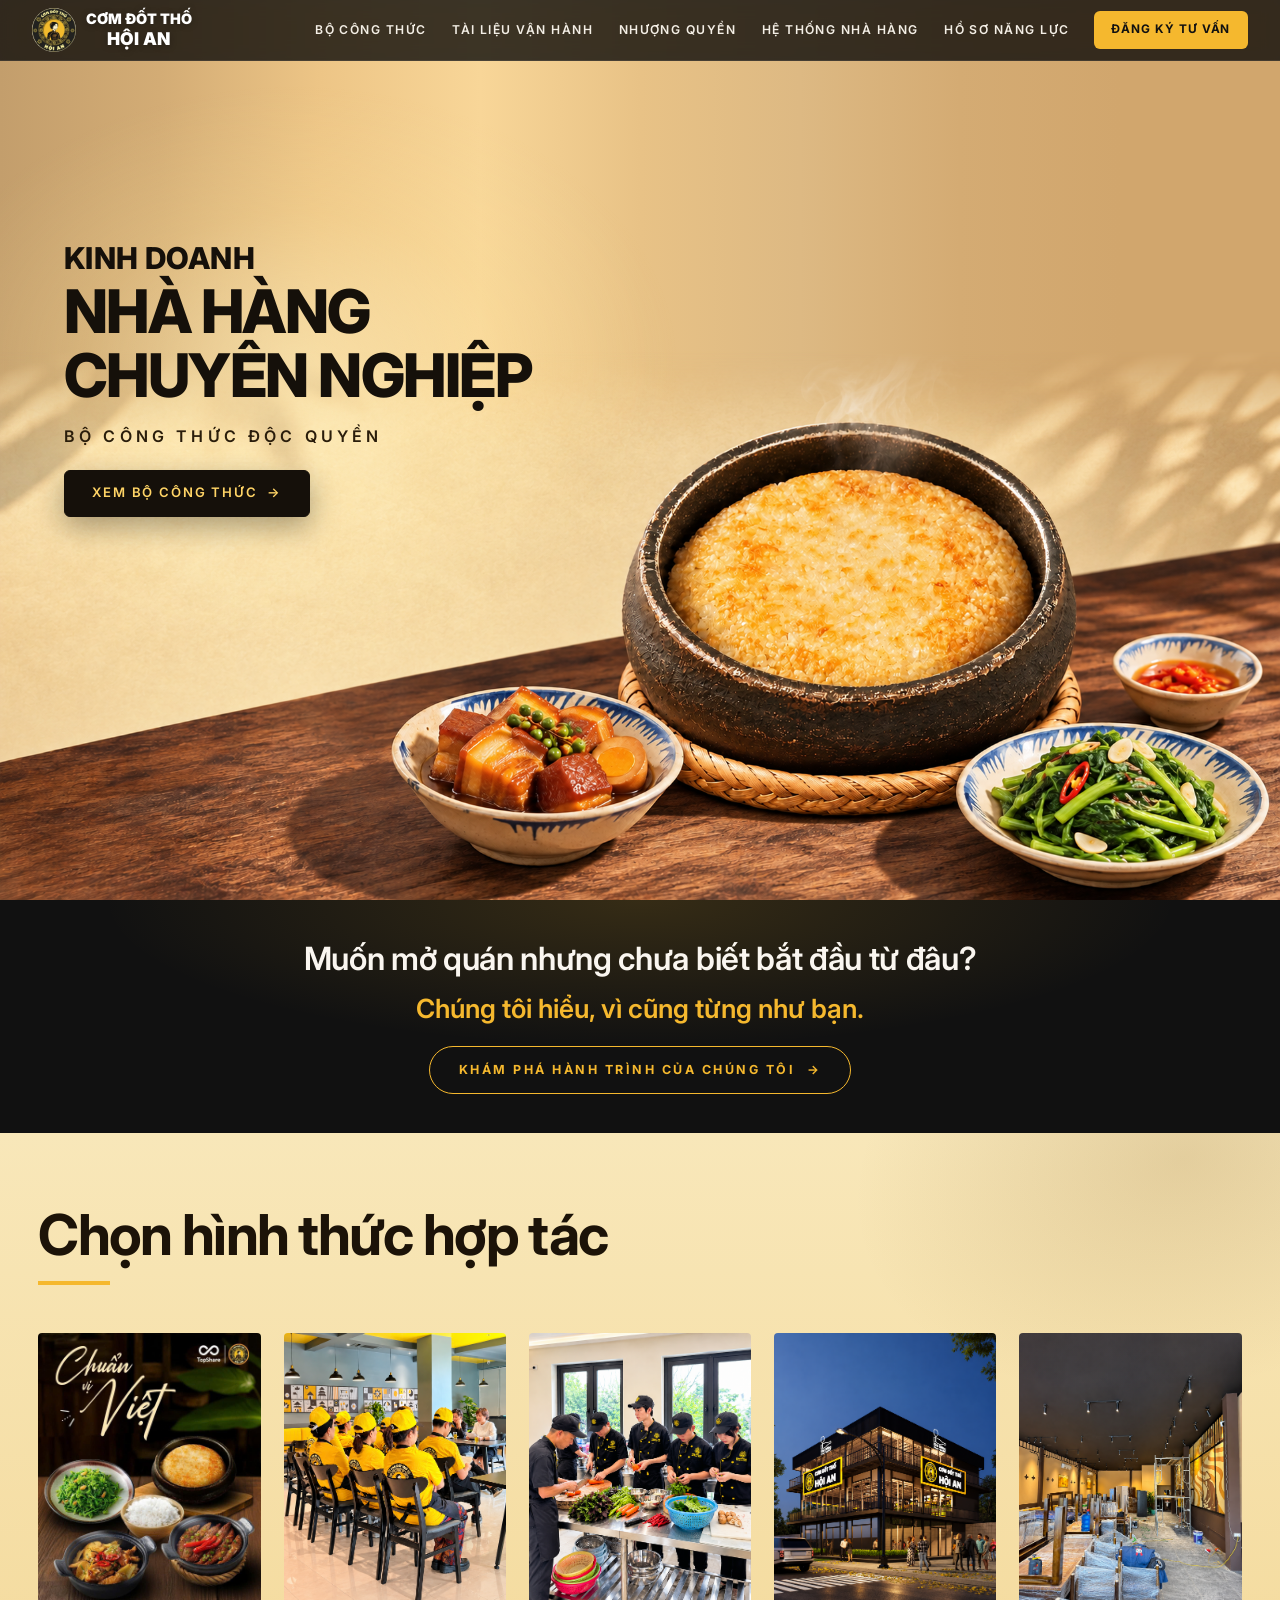
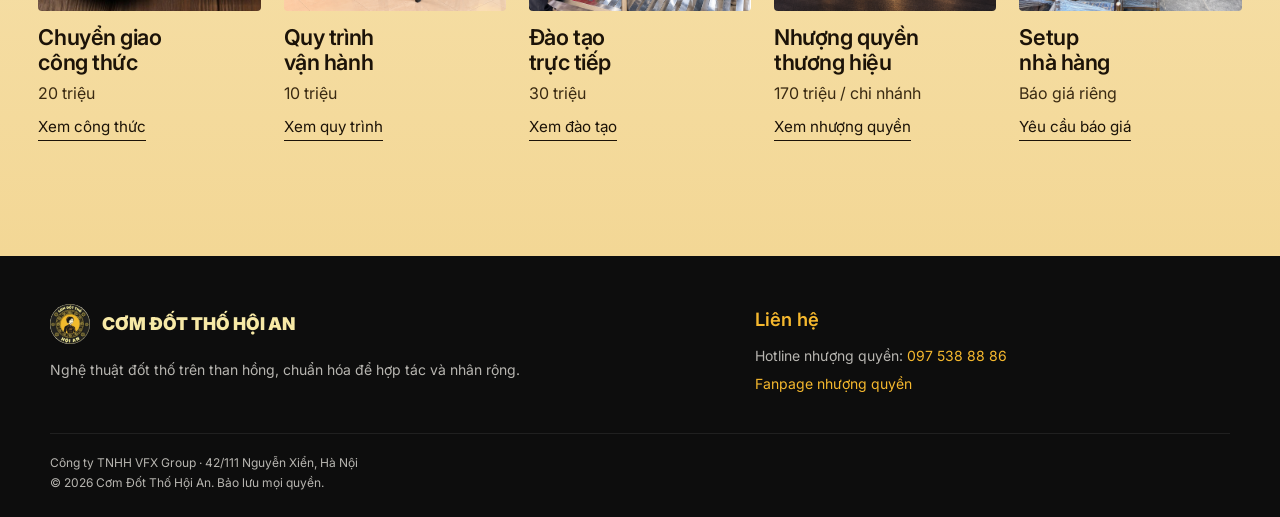
==== commit ff38a08a: "Center the buy dialog and rename nav item to Tai Lieu Van Hanh - css/shop.css: style.css resets marg" ====
--- a/index.html
+++ b/index.html
@@ -75,7 +75,7 @@
         <span class="nav__brand"><span class="nav__brand-l1">Cơm Đốt Thố</span><span class="nav__brand-l2">Hội An</span></span>
       </a>
       <nav class="nav__links" id="frLinks" aria-label="Điều hướng">
-        <a href="cong-thuc.html">Bộ Công Thức</a><a href="van-hanh.html">Quy Trình Vận Hành</a><a href="nhuong-quyen.html">Nhượng Quyền</a><a href="he-thong.html">Hệ Thống Nhà Hàng</a><a href="ho-so-nang-luc.html">Hồ Sơ Năng Lực</a>
+        <a href="cong-thuc.html">Bộ Công Thức</a><a href="van-hanh.html">Tài Liệu Vận Hành</a><a href="nhuong-quyen.html">Nhượng Quyền</a><a href="he-thong.html">Hệ Thống Nhà Hàng</a><a href="ho-so-nang-luc.html">Hồ Sơ Năng Lực</a>
         <a href="dang-ky.html" class="nav__cta-mobile">Đăng Ký Tư Vấn</a>
       </nav>
       <div class="nav__actions">
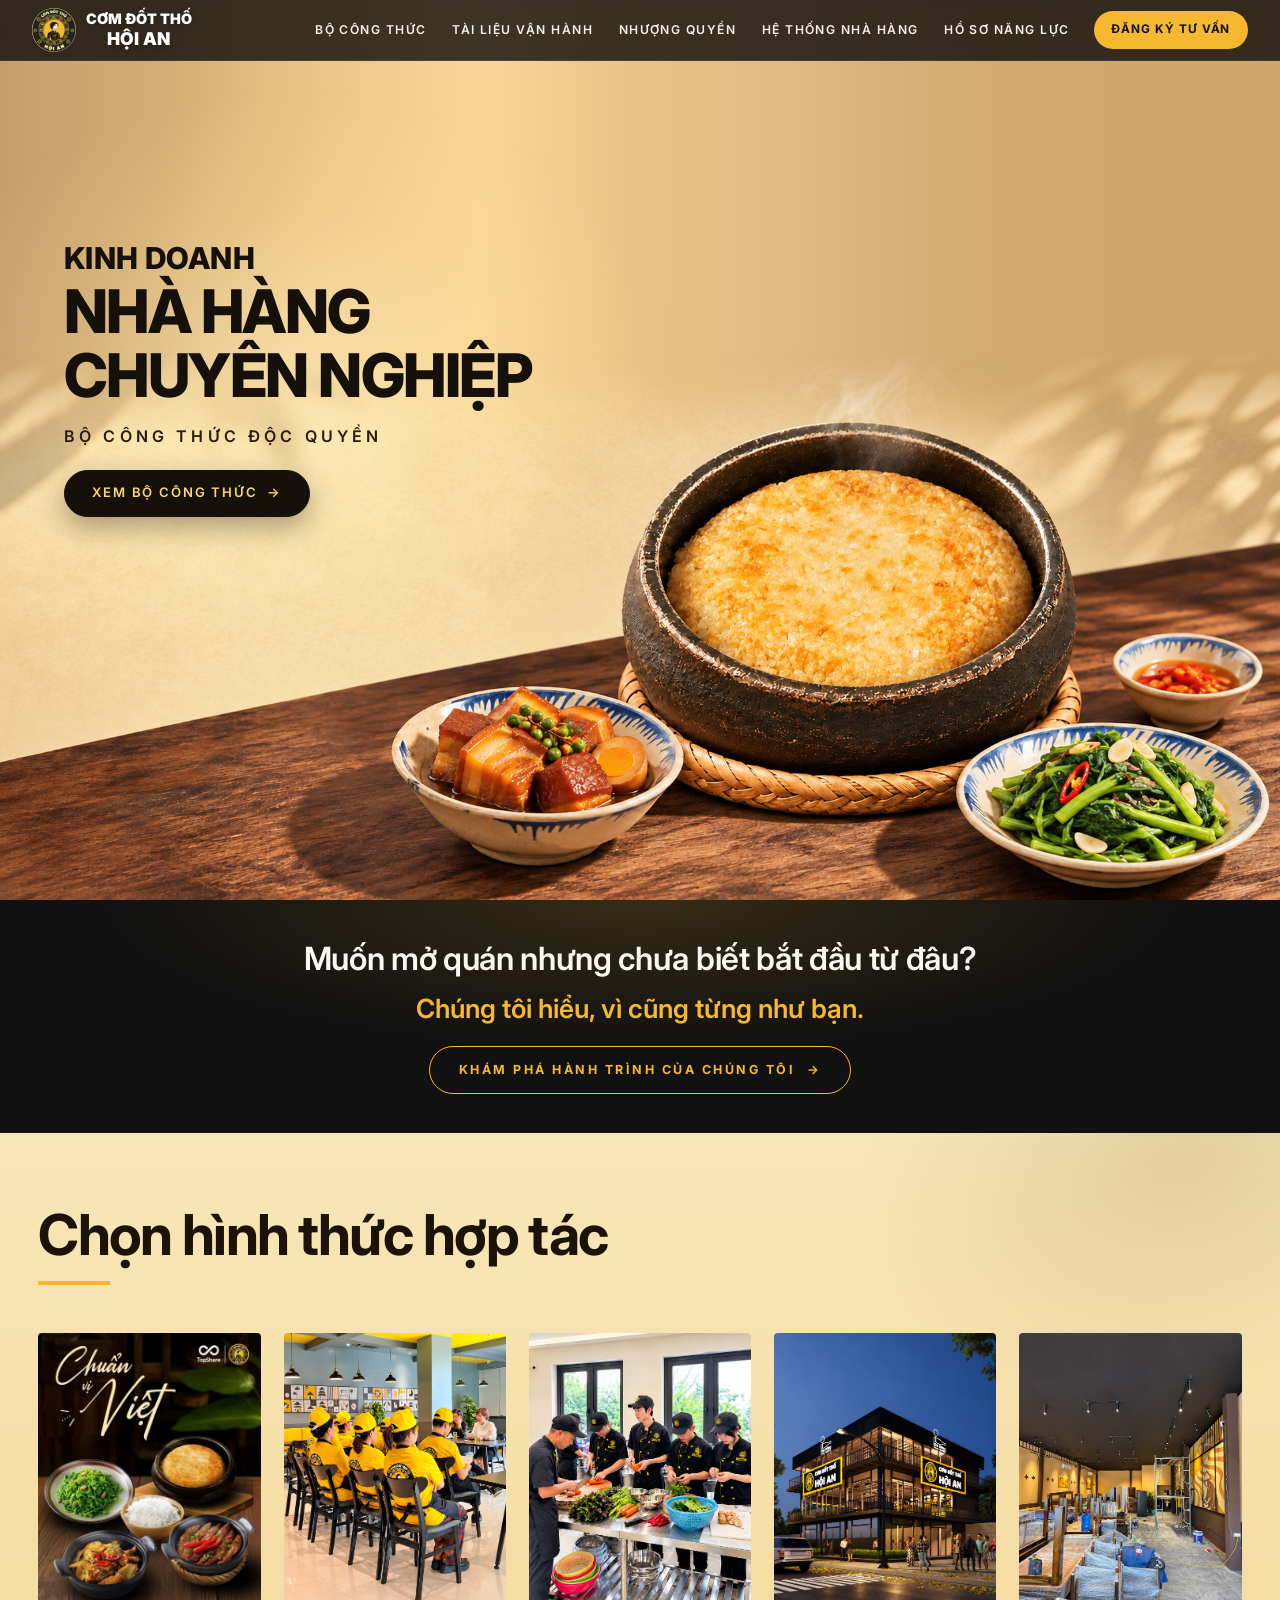
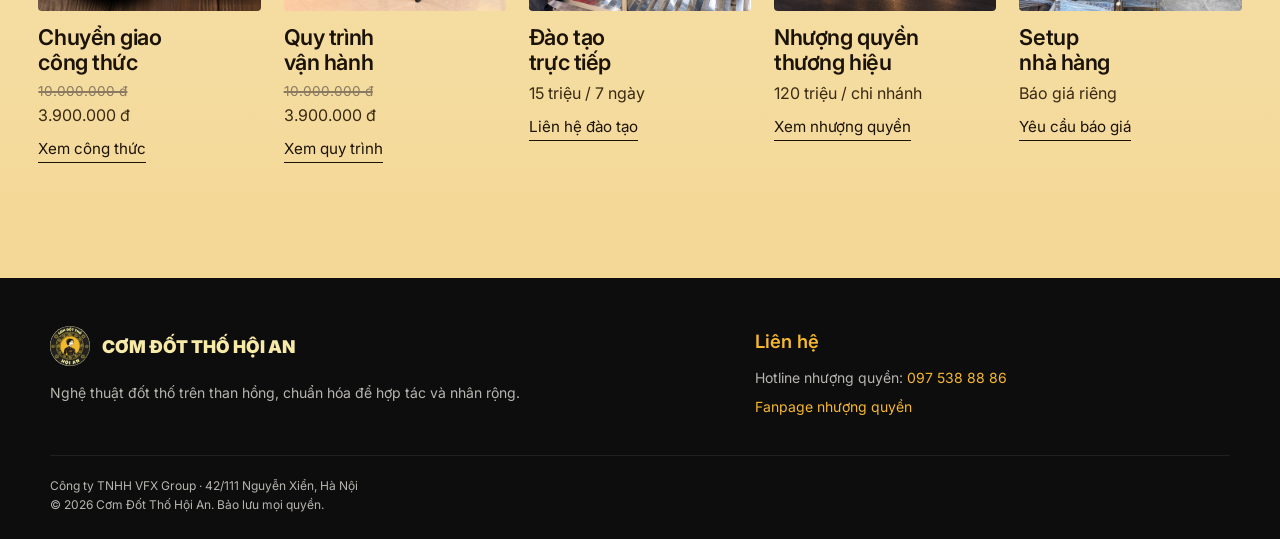
==== commit 1dc8fb1f: "Phone-only checkout, sale prices and copyright policy popup - Buy form asks only for a phone number;" ====
--- a/index.html
+++ b/index.html
@@ -62,8 +62,8 @@
   <link rel="preconnect" href="https://fonts.googleapis.com">
   <link rel="preconnect" href="https://fonts.gstatic.com" crossorigin>
   <link href="https://fonts.googleapis.com/css2?family=Inter:wght@300;400;500;600;700;800;900&display=swap" rel="stylesheet">
-  <link rel="stylesheet" href="css/style.css?v=20261105w">
-  <link rel="stylesheet" href="css/franchise.css?v=20261105w">
+  <link rel="stylesheet" href="css/style.css?v=20261106a">
+  <link rel="stylesheet" href="css/franchise.css?v=20261106d">
   <link rel="stylesheet" href="css/story.css?v=20261105w">
 </head>
 <body class="fr-body fr-home">
@@ -97,7 +97,7 @@
         <h1><span class="fr-ln fr-ln--s">Kinh doanh</span><br><span class="fr-ln">Nhà hàng</span><br><span class="fr-ln">Chuyên nghiệp</span></h1>
         <p class="fr-hero__sub">Bộ công thức độc quyền</p>
         <div class="fr-hero__actions">
-          <a href="cong-thuc.html" class="fr-btn fr-btn--cta">Xem Bộ Công Thức <span class="fr-arr" aria-hidden="true">→</span></a>
+          <a href="cong-thuc.html" class="fr-btn fr-btn--cta fr-btn--round">Xem Bộ Công Thức <span class="fr-arr" aria-hidden="true">→</span></a>
         </div>
       </div>
     </section>
@@ -117,25 +117,25 @@
         <article class="fr-hcard">
           <div class="fr-hcard__img"><img src="images/brand%20story/b%E1%BB%99%20c%C3%B4ng%20th%E1%BB%A9c.jpg" alt="Chuyển giao công thức" loading="lazy" style="object-position:50% 30%"></div>
           <h3>Chuyển giao<br>công thức</h3>
-          <p class="fr-hcard__price">20 triệu</p>
+          <p class="fr-hcard__price"><s class="fr-hcard__was">10.000.000 đ</s> 3.900.000 đ</p>
           <a href="cong-thuc.html" class="fr-hcard__link">Xem công thức</a>
         </article>
         <article class="fr-hcard">
           <div class="fr-hcard__img"><img src="images/brand%20story/Modern-Yellow-Capped-Team-Meeting.webp" alt="Quy trình vận hành" loading="lazy"></div>
           <h3>Quy trình<br>vận hành</h3>
-          <p class="fr-hcard__price">10 triệu</p>
+          <p class="fr-hcard__price"><s class="fr-hcard__was">10.000.000 đ</s> 3.900.000 đ</p>
           <a href="van-hanh.html" class="fr-hcard__link">Xem quy trình</a>
         </article>
         <article class="fr-hcard">
           <div class="fr-hcard__img"><img src="images/brand%20story/Hoi-An-Culinary-Team-in-Action.webp" alt="Đào tạo trực tiếp" loading="lazy"></div>
           <h3>Đào tạo<br>trực tiếp</h3>
-          <p class="fr-hcard__price">30 triệu</p>
-          <a href="van-hanh.html" class="fr-hcard__link">Xem đào tạo</a>
+          <p class="fr-hcard__price">15 triệu / 7 ngày</p>
+          <a href="dang-ky.html?model=%C4%90%C3%A0o%20t%E1%BA%A1o%20tr%E1%BB%B1c%20ti%E1%BA%BFp" class="fr-hcard__link">Liên hệ đào tạo</a>
         </article>
         <article class="fr-hcard">
           <div class="fr-hcard__img"><img src="images/brand%20story/H%E1%BB%99i-An-Food-Garden-at-Dusk.webp" alt="Nhượng quyền thương hiệu" loading="lazy"></div>
           <h3>Nhượng quyền<br>thương hiệu</h3>
-          <p class="fr-hcard__price">170 triệu / chi nhánh</p>
+          <p class="fr-hcard__price">120 triệu / chi nhánh</p>
           <a href="nhuong-quyen.html" class="fr-hcard__link">Xem nhượng quyền</a>
         </article>
         <article class="fr-hcard">
--- a/css/style.css
+++ b/css/style.css
@@ -179,7 +179,7 @@
   text-transform: uppercase;
   letter-spacing: 0.08em;
   white-space: nowrap;
-  border-radius: 6px;
+  border-radius: 24px;
   transition: background 0.25s;
 }
 .nav__btn-franchise:hover { background: #ffc94d; }
--- a/css/franchise.css
+++ b/css/franchise.css
@@ -8,6 +8,7 @@
 
 .fr-wrap { max-width: 1180px; margin: 0 auto; padding: 0 1.5rem; }
 .fr-sec { padding: 5rem 0; }
+.fr-sec.fr-sec--snug-top { padding-top: 2.5rem; }
 .fr-sec--latte { background: #f5f2ec; }
 .fr-sec--dark { background: var(--ink); color: var(--cream); }
 .fr-head { text-align: center; max-width: 760px; margin: 0 auto 2.75rem; }
@@ -25,6 +26,7 @@
 .fr-btn--dark { background: transparent; color: #1c1308; border-color: #1c1308; }
 .fr-sec:not(.fr-sec--dark) .fr-btn--dark:hover, .fr-hero .fr-btn--dark:hover { background: #1c1308; color: #faf6f0; }
 .fr-btn--gold { background: var(--nav-gold); color: #111; }
+.fr-btn--round { border-radius: 24px; }
 .fr-btn--gold:hover { background: #ffc94d; }
 .fr-link { color: var(--bronze); font-weight: 600; font-size: var(--text-sm); }
 .fr-link:hover { text-decoration: underline; }
@@ -232,6 +234,7 @@
 .fr-hcard:hover .fr-hcard__img img { transform: scale(1.05); }
 .fr-hcard h3 { font-family: var(--serif); font-weight: 600; font-size: clamp(1.25rem, 1.7vw, 1.65rem); line-height: 1.14; letter-spacing: -0.02em; margin-top: 0.85rem; color: #1c1308; }
 .fr-hcard__price { margin-top: 0.35rem; font-size: 1rem; color: #3a2a12; }
+.fr-hcard__was { display: block; font-size: 0.85em; color: #8a7a62; text-decoration-thickness: 1.5px; }
 .fr-hcard__link { display: inline-block; margin-top: 0.45rem; font-size: 0.95rem; color: #1c1308; border-bottom: 1px solid #1c1308; padding-bottom: 1px; transition: color 0.2s, border-color 0.2s; }
 .fr-hcard__link:hover { color: var(--bronze); border-color: var(--bronze); }
 .fr-hop .fr-fine { color: #5a431c; }
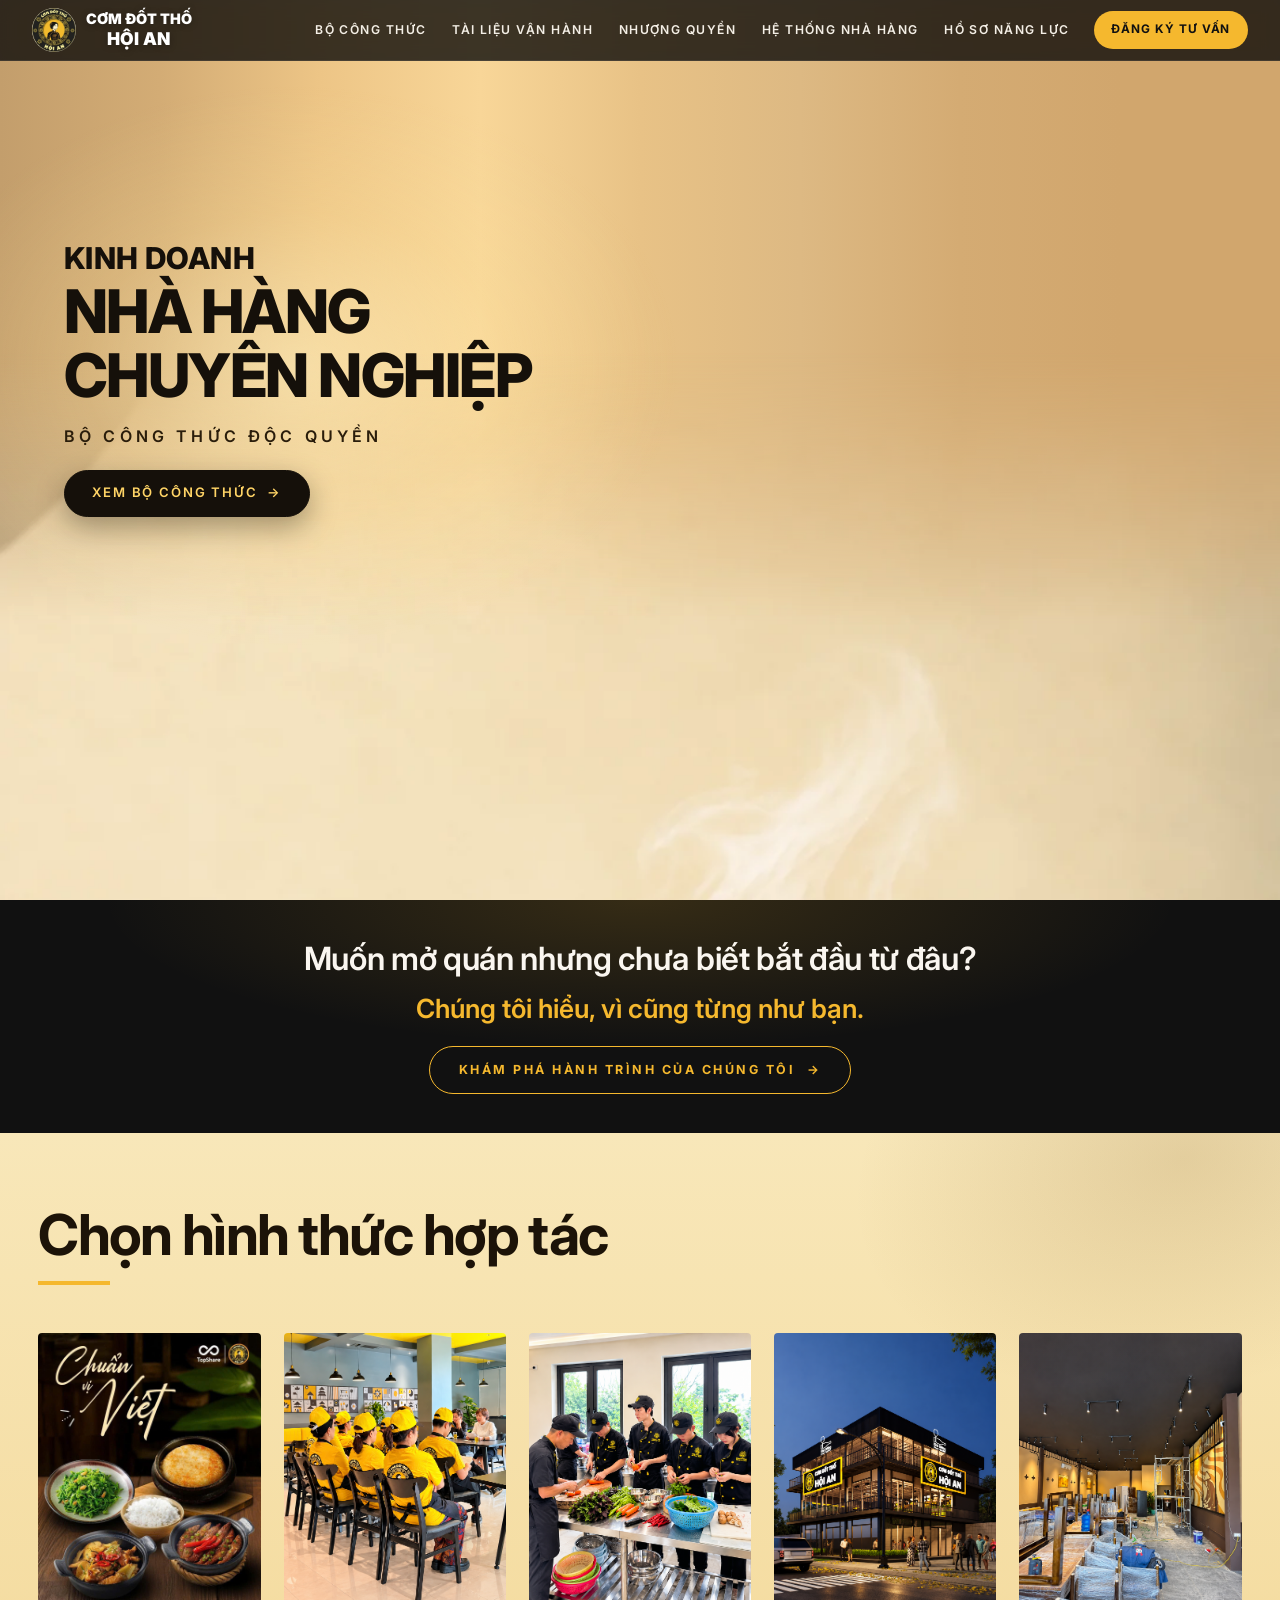
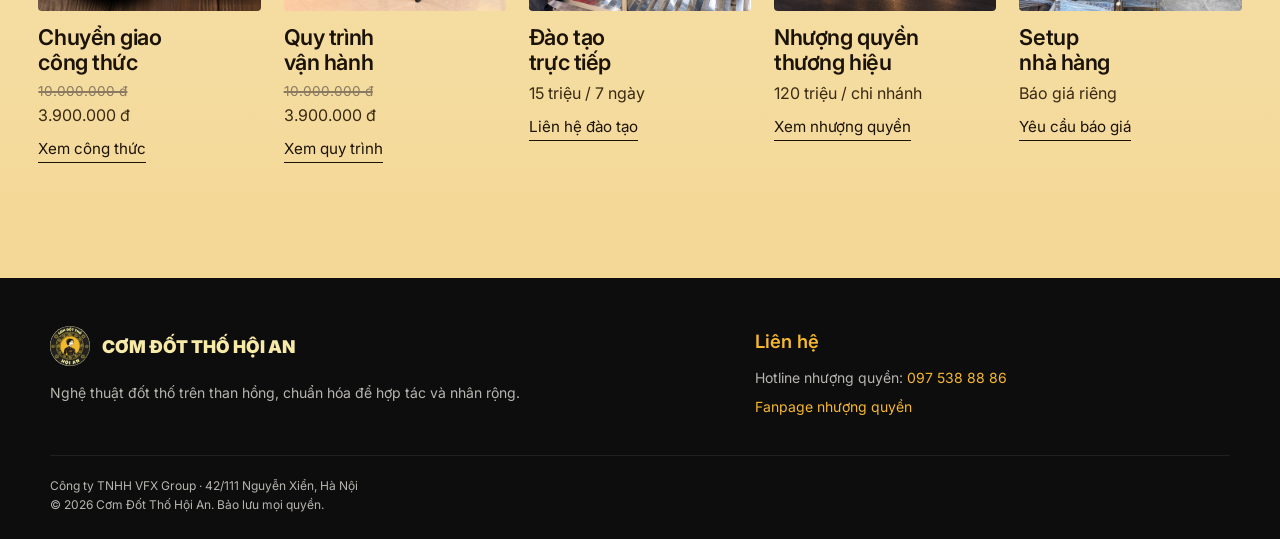
==== commit efd04227: "Add Vercel Web Analytics to every page" ====
--- a/index.html
+++ b/index.html
@@ -169,6 +169,9 @@
 
   <script src="js/franchise.js?v=20261105w"></script>
   <script src="js/story.js?v=20261105w"></script>
+  <!-- Vercel Web Analytics: đếm lượt truy cập (không dùng cookie) -->
+  <script>window.va = window.va || function () { (window.vaq = window.vaq || []).push(arguments); };</script>
+  <script defer src="/_vercel/insights/script.js"></script>
 </body>
 </html>
 
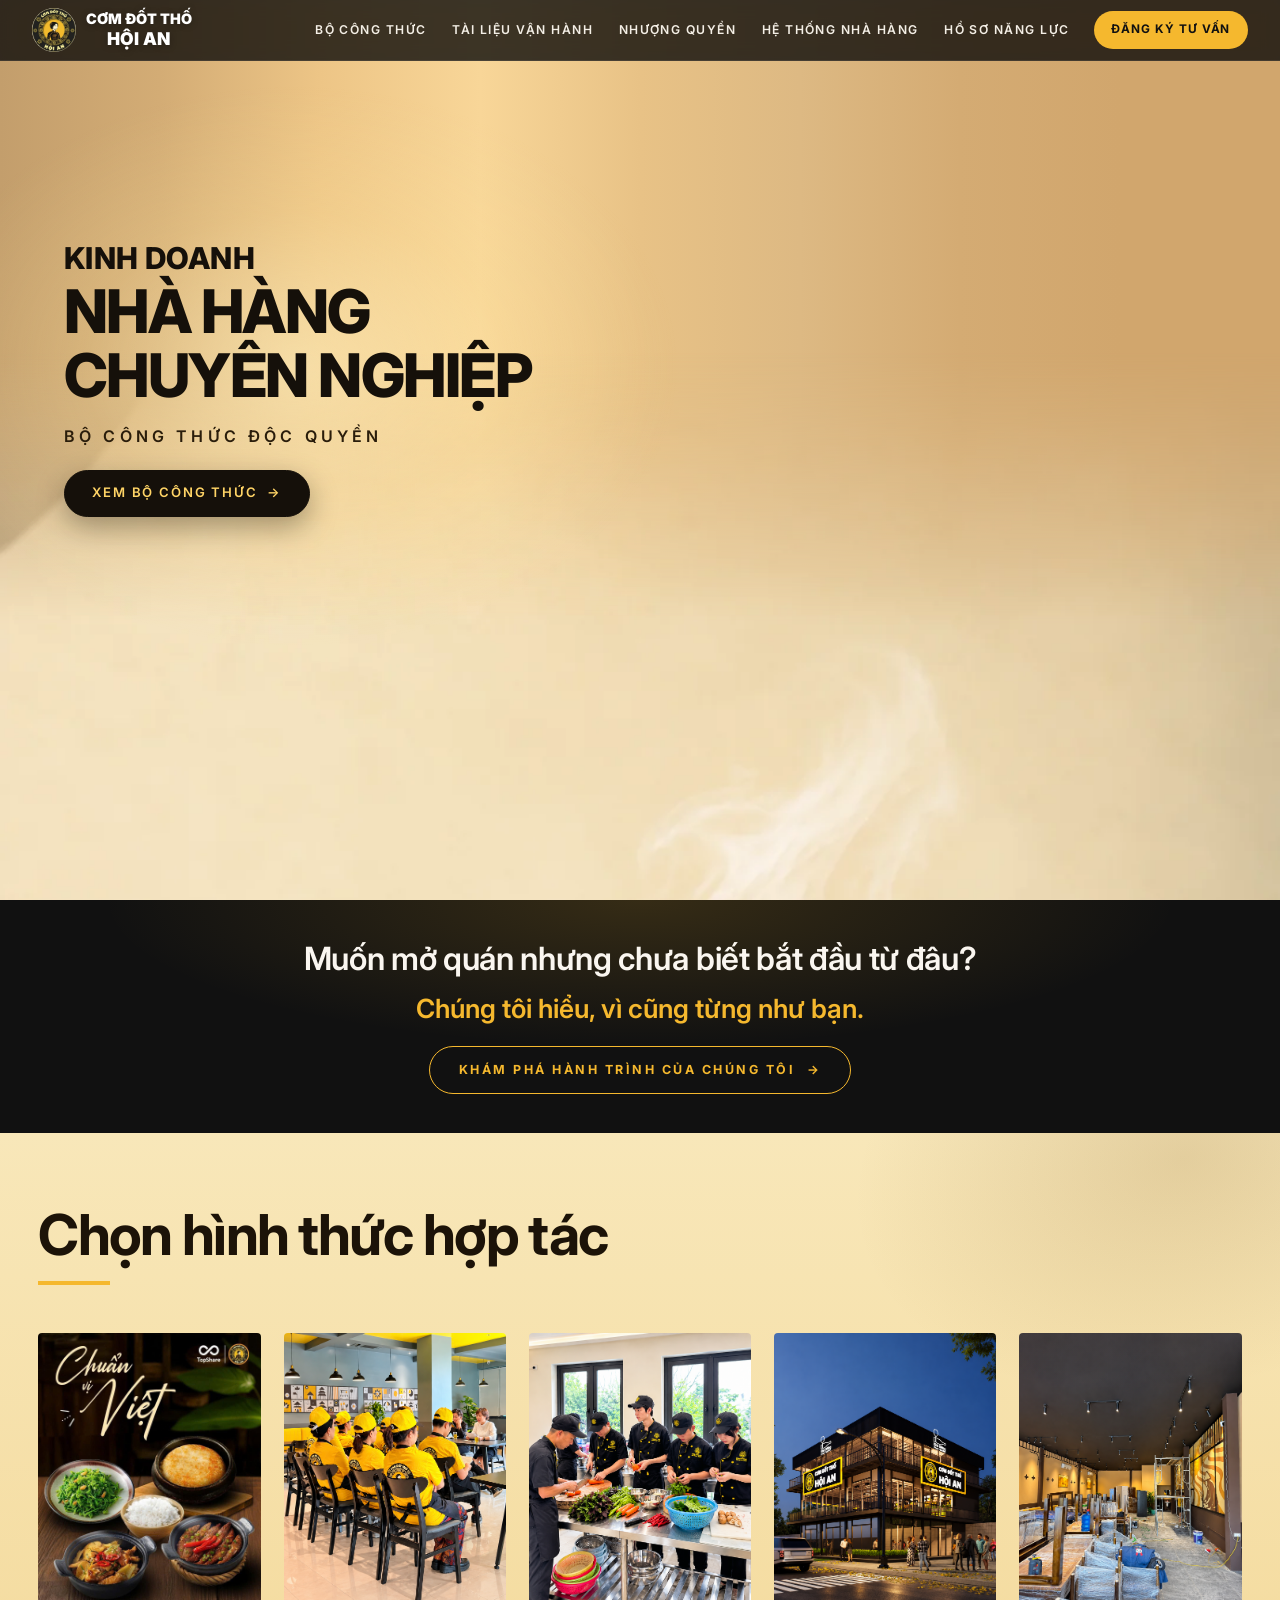
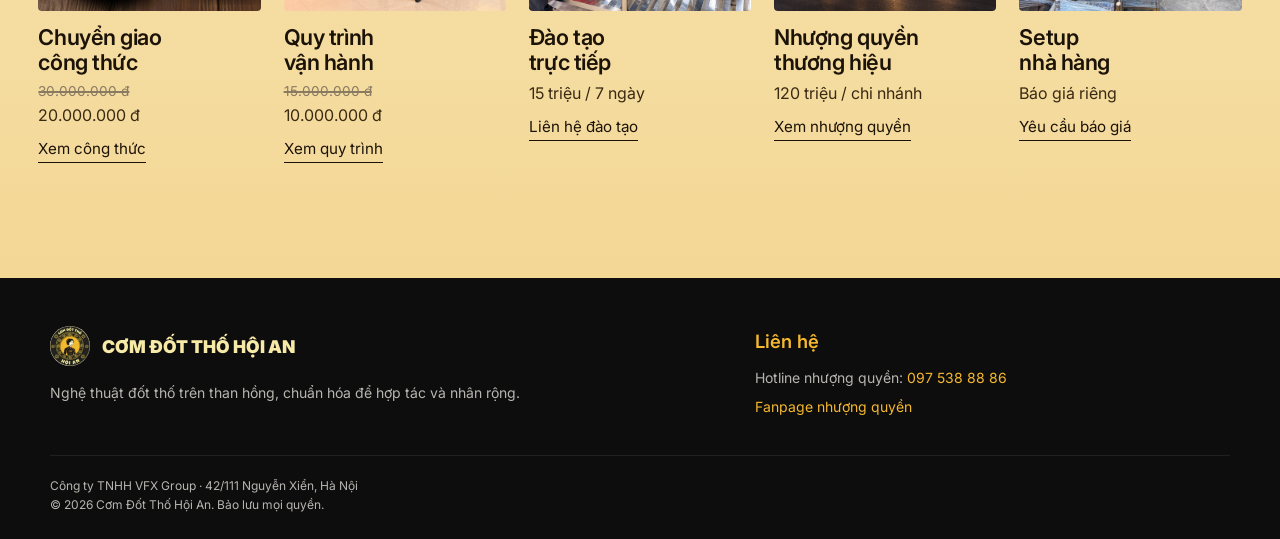
==== commit b2704d98: "New prices: recipes 20.000.000 (was 30.000.000), operations 10.000.000 (was 15.000.000)" ====
--- a/index.html
+++ b/index.html
@@ -3,13 +3,13 @@
 <head>
   <meta charset="UTF-8">
   <meta name="viewport" content="width=device-width, initial-scale=1.0">
-  <title>Cơm Đốt Thố Hội An — Nhượng Quyền &amp; Hợp Tác Kinh Doanh Nhà Hàng</title>
+  <title>CƠM ĐỐT THỐ HỘI AN - Công Thức Món Ăn, Quy Trình Mở Quán</title>
   <meta name="description" content="Cơm Đốt Thố Hội An – thương hiệu cơm thố đốt than hồng với 7 cơ sở tại 5 tỉnh thành. Nhượng quyền, chuyển giao bộ 46 công thức và quy trình vận hành chuẩn.">
   <link rel="canonical" href="https://www.comdothohoian.com/">
   <meta property="og:type" content="website">
   <meta property="og:site_name" content="Cơm Đốt Thố Hội An">
   <meta property="og:locale" content="vi_VN">
-  <meta property="og:title" content="Cơm Đốt Thố Hội An — Nhượng Quyền &amp; Hợp Tác Kinh Doanh Nhà Hàng">
+  <meta property="og:title" content="CƠM ĐỐT THỐ HỘI AN - Công Thức Món Ăn, Quy Trình Mở Quán">
   <meta property="og:description" content="Cơm Đốt Thố Hội An – thương hiệu cơm thố đốt than hồng với 7 cơ sở tại 5 tỉnh thành. Nhượng quyền, chuyển giao bộ 46 công thức và quy trình vận hành chuẩn.">
   <meta property="og:url" content="https://www.comdothohoian.com/">
   <meta property="og:image" content="https://www.comdothohoian.com/images/seo/og-image.jpg">
@@ -117,13 +117,13 @@
         <article class="fr-hcard">
           <div class="fr-hcard__img"><img src="images/brand%20story/b%E1%BB%99%20c%C3%B4ng%20th%E1%BB%A9c.jpg" alt="Chuyển giao công thức" loading="lazy" style="object-position:50% 30%"></div>
           <h3>Chuyển giao<br>công thức</h3>
-          <p class="fr-hcard__price"><s class="fr-hcard__was">10.000.000 đ</s> 3.900.000 đ</p>
+          <p class="fr-hcard__price"><s class="fr-hcard__was">30.000.000 đ</s> 20.000.000 đ</p>
           <a href="cong-thuc.html" class="fr-hcard__link">Xem công thức</a>
         </article>
         <article class="fr-hcard">
           <div class="fr-hcard__img"><img src="images/brand%20story/Modern-Yellow-Capped-Team-Meeting.webp" alt="Quy trình vận hành" loading="lazy"></div>
           <h3>Quy trình<br>vận hành</h3>
-          <p class="fr-hcard__price"><s class="fr-hcard__was">10.000.000 đ</s> 3.900.000 đ</p>
+          <p class="fr-hcard__price"><s class="fr-hcard__was">15.000.000 đ</s> 10.000.000 đ</p>
           <a href="van-hanh.html" class="fr-hcard__link">Xem quy trình</a>
         </article>
         <article class="fr-hcard">
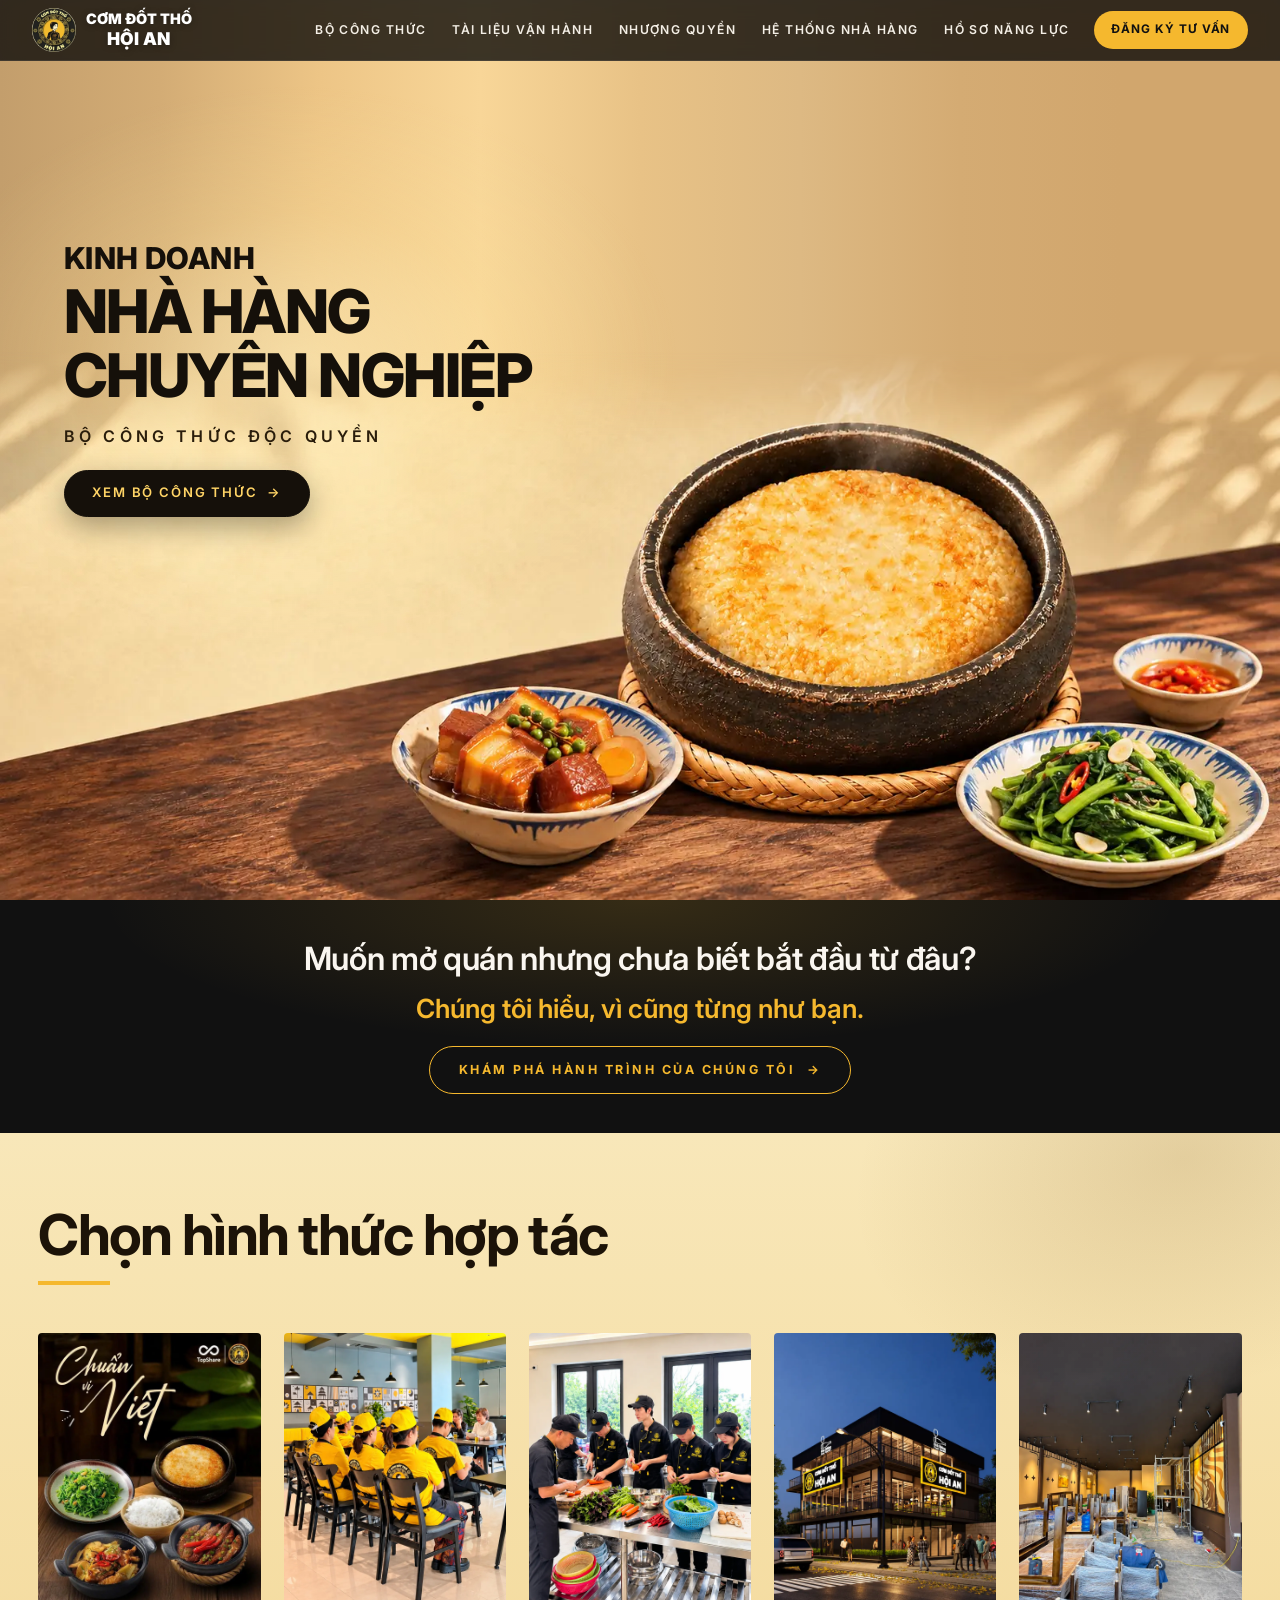
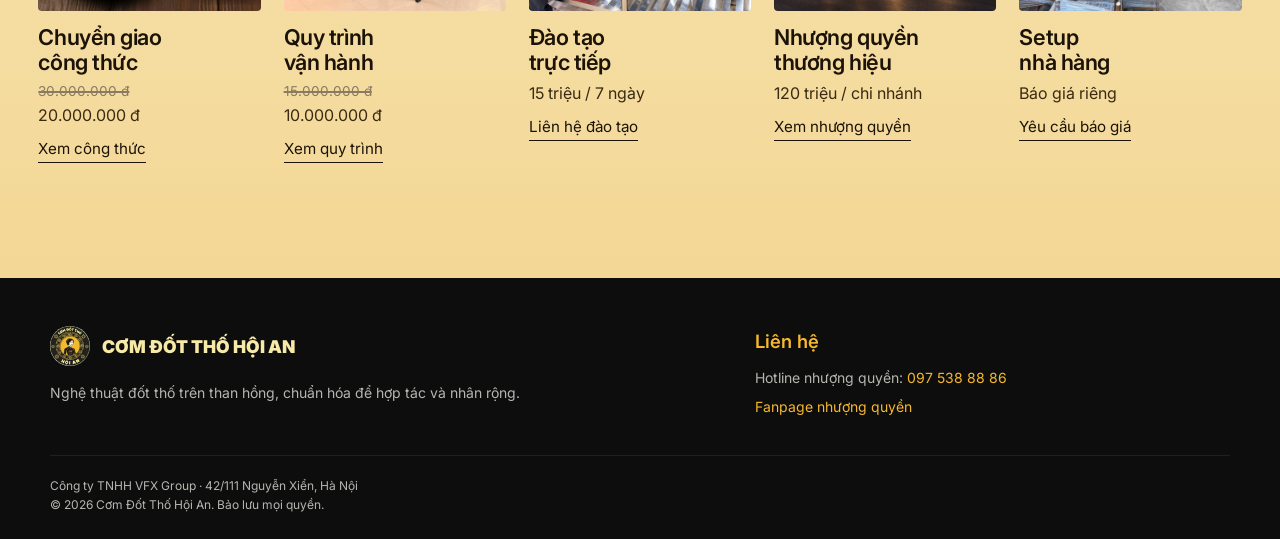
==== commit 9682bada: "Faster mobile pages and one-tap bank app payment - Light WebP copies of all heavy images in images/o" ====
--- a/index.html
+++ b/index.html
@@ -55,10 +55,8 @@
   <link rel="shortcut icon" type="image/x-icon" href="images/favicon/favicon.ico">
   <link rel="icon" type="image/png" sizes="32x32" href="images/favicon/favicon-32x32.png">
   <link rel="apple-touch-icon" sizes="180x180" href="images/favicon/apple-touch-icon.png">
-  <link rel="preload" as="image" href="images/hero/Rustic%20Stone%20Pot%20Rice%20Feast.png" media="(min-width: 641px)">
-  <link rel="preload" as="image" href="images/hero/hero-mobile.webp" media="(max-width: 640px)">
-  <link rel="preload" as="image" href="images/hero/latest%20hero.png" media="(min-width: 641px)">
-  <link rel="preload" as="image" href="images/hero/hero-mobile.webp?v=2" media="(max-width: 640px)">
+  <link rel="preload" as="image" href="images/opt/hero/latest%20hero.webp" media="(min-width: 641px)" fetchpriority="high">
+  <link rel="preload" as="image" href="images/opt/hero/hero-mobile.webp?v=2" media="(max-width: 640px)" fetchpriority="high">
   <link rel="preconnect" href="https://fonts.googleapis.com">
   <link rel="preconnect" href="https://fonts.gstatic.com" crossorigin>
   <link href="https://fonts.googleapis.com/css2?family=Inter:wght@300;400;500;600;700;800;900&display=swap" rel="stylesheet">
@@ -71,7 +69,7 @@
   <header class="nav" id="nav">
     <div class="nav__inner">
       <a href="index.html" class="nav__logo" aria-label="Cơm Đốt Thố Hội An — trang chủ">
-        <img src="images/brand%20identity/04-dai-dien-logo.jpg" alt="Logo Cơm Đốt Thố Hội An">
+        <img src="images/opt/brand%20identity/04-dai-dien-logo.webp" alt="Logo Cơm Đốt Thố Hội An">
         <span class="nav__brand"><span class="nav__brand-l1">Cơm Đốt Thố</span><span class="nav__brand-l2">Hội An</span></span>
       </a>
       <nav class="nav__links" id="frLinks" aria-label="Điều hướng">
@@ -90,8 +88,8 @@
   <main class="">
     <section class="fr-hero" id="tong-quan">
       <picture>
-        <source media="(max-width: 640px)" srcset="images/hero/hero-mobile.webp?v=2">
-        <img src="images/hero/latest%20hero.png" alt="Thố cơm đốt cháy giòn cùng các món ăn Hội An" fetchpriority="high">
+        <source media="(max-width: 640px)" srcset="images/opt/hero/hero-mobile.webp?v=2">
+        <img src="images/opt/hero/latest%20hero.webp" alt="Thố cơm đốt cháy giòn cùng các món ăn Hội An" fetchpriority="high">
       </picture>
       <div class="fr-hero__content">
         <h1><span class="fr-ln fr-ln--s">Kinh doanh</span><br><span class="fr-ln">Nhà hàng</span><br><span class="fr-ln">Chuyên nghiệp</span></h1>
@@ -115,31 +113,31 @@
         <h2 class="fr-hop__title">Chọn hình thức hợp tác</h2>
         <div class="fr-hop__grid">
         <article class="fr-hcard">
-          <div class="fr-hcard__img"><img src="images/brand%20story/b%E1%BB%99%20c%C3%B4ng%20th%E1%BB%A9c.jpg" alt="Chuyển giao công thức" loading="lazy" style="object-position:50% 30%"></div>
+          <div class="fr-hcard__img"><img src="images/opt/brand%20story/b%E1%BB%99%20c%C3%B4ng%20th%E1%BB%A9c.webp" alt="Chuyển giao công thức" loading="lazy" style="object-position:50% 30%"></div>
           <h3>Chuyển giao<br>công thức</h3>
           <p class="fr-hcard__price"><s class="fr-hcard__was">30.000.000 đ</s> 20.000.000 đ</p>
           <a href="cong-thuc.html" class="fr-hcard__link">Xem công thức</a>
         </article>
         <article class="fr-hcard">
-          <div class="fr-hcard__img"><img src="images/brand%20story/Modern-Yellow-Capped-Team-Meeting.webp" alt="Quy trình vận hành" loading="lazy"></div>
+          <div class="fr-hcard__img"><img src="images/opt/brand%20story/Modern-Yellow-Capped-Team-Meeting.webp" alt="Quy trình vận hành" loading="lazy"></div>
           <h3>Quy trình<br>vận hành</h3>
           <p class="fr-hcard__price"><s class="fr-hcard__was">15.000.000 đ</s> 10.000.000 đ</p>
           <a href="van-hanh.html" class="fr-hcard__link">Xem quy trình</a>
         </article>
         <article class="fr-hcard">
-          <div class="fr-hcard__img"><img src="images/brand%20story/Hoi-An-Culinary-Team-in-Action.webp" alt="Đào tạo trực tiếp" loading="lazy"></div>
+          <div class="fr-hcard__img"><img src="images/opt/brand%20story/Hoi-An-Culinary-Team-in-Action.webp" alt="Đào tạo trực tiếp" loading="lazy"></div>
           <h3>Đào tạo<br>trực tiếp</h3>
           <p class="fr-hcard__price">15 triệu / 7 ngày</p>
           <a href="dang-ky.html?model=%C4%90%C3%A0o%20t%E1%BA%A1o%20tr%E1%BB%B1c%20ti%E1%BA%BFp" class="fr-hcard__link">Liên hệ đào tạo</a>
         </article>
         <article class="fr-hcard">
-          <div class="fr-hcard__img"><img src="images/brand%20story/H%E1%BB%99i-An-Food-Garden-at-Dusk.webp" alt="Nhượng quyền thương hiệu" loading="lazy"></div>
+          <div class="fr-hcard__img"><img src="images/opt/brand%20story/H%E1%BB%99i-An-Food-Garden-at-Dusk.webp" alt="Nhượng quyền thương hiệu" loading="lazy"></div>
           <h3>Nhượng quyền<br>thương hiệu</h3>
           <p class="fr-hcard__price">120 triệu / chi nhánh</p>
           <a href="nhuong-quyen.html" class="fr-hcard__link">Xem nhượng quyền</a>
         </article>
         <article class="fr-hcard">
-          <div class="fr-hcard__img"><img src="images/brand%20story/Restaurant-Renovation-in-Organized-Chaos.webp" alt="Setup nhà hàng" loading="lazy"></div>
+          <div class="fr-hcard__img"><img src="images/opt/brand%20story/Restaurant-Renovation-in-Organized-Chaos.webp" alt="Setup nhà hàng" loading="lazy"></div>
           <h3>Setup<br>nhà hàng</h3>
           <p class="fr-hcard__price">Báo giá riêng</p>
           <a href="dang-ky.html?model=Setup%20nh%C3%A0%20h%C3%A0ng" class="fr-hcard__link">Yêu cầu báo giá</a>
@@ -153,7 +151,7 @@
   <footer class="fr-footer">
     <div class="fr-footer__grid">
       <div>
-        <div class="fr-footer__brand"><img src="images/brand%20identity/04-dai-dien-logo.jpg" alt="Logo"><span>Cơm Đốt Thố Hội An</span></div>
+        <div class="fr-footer__brand"><img src="images/opt/brand%20identity/04-dai-dien-logo.webp" alt="Logo"><span>Cơm Đốt Thố Hội An</span></div>
         <p>Nghệ thuật đốt thố trên than hồng, chuẩn hóa để hợp tác và nhân rộng.</p>
       </div>
       <div>
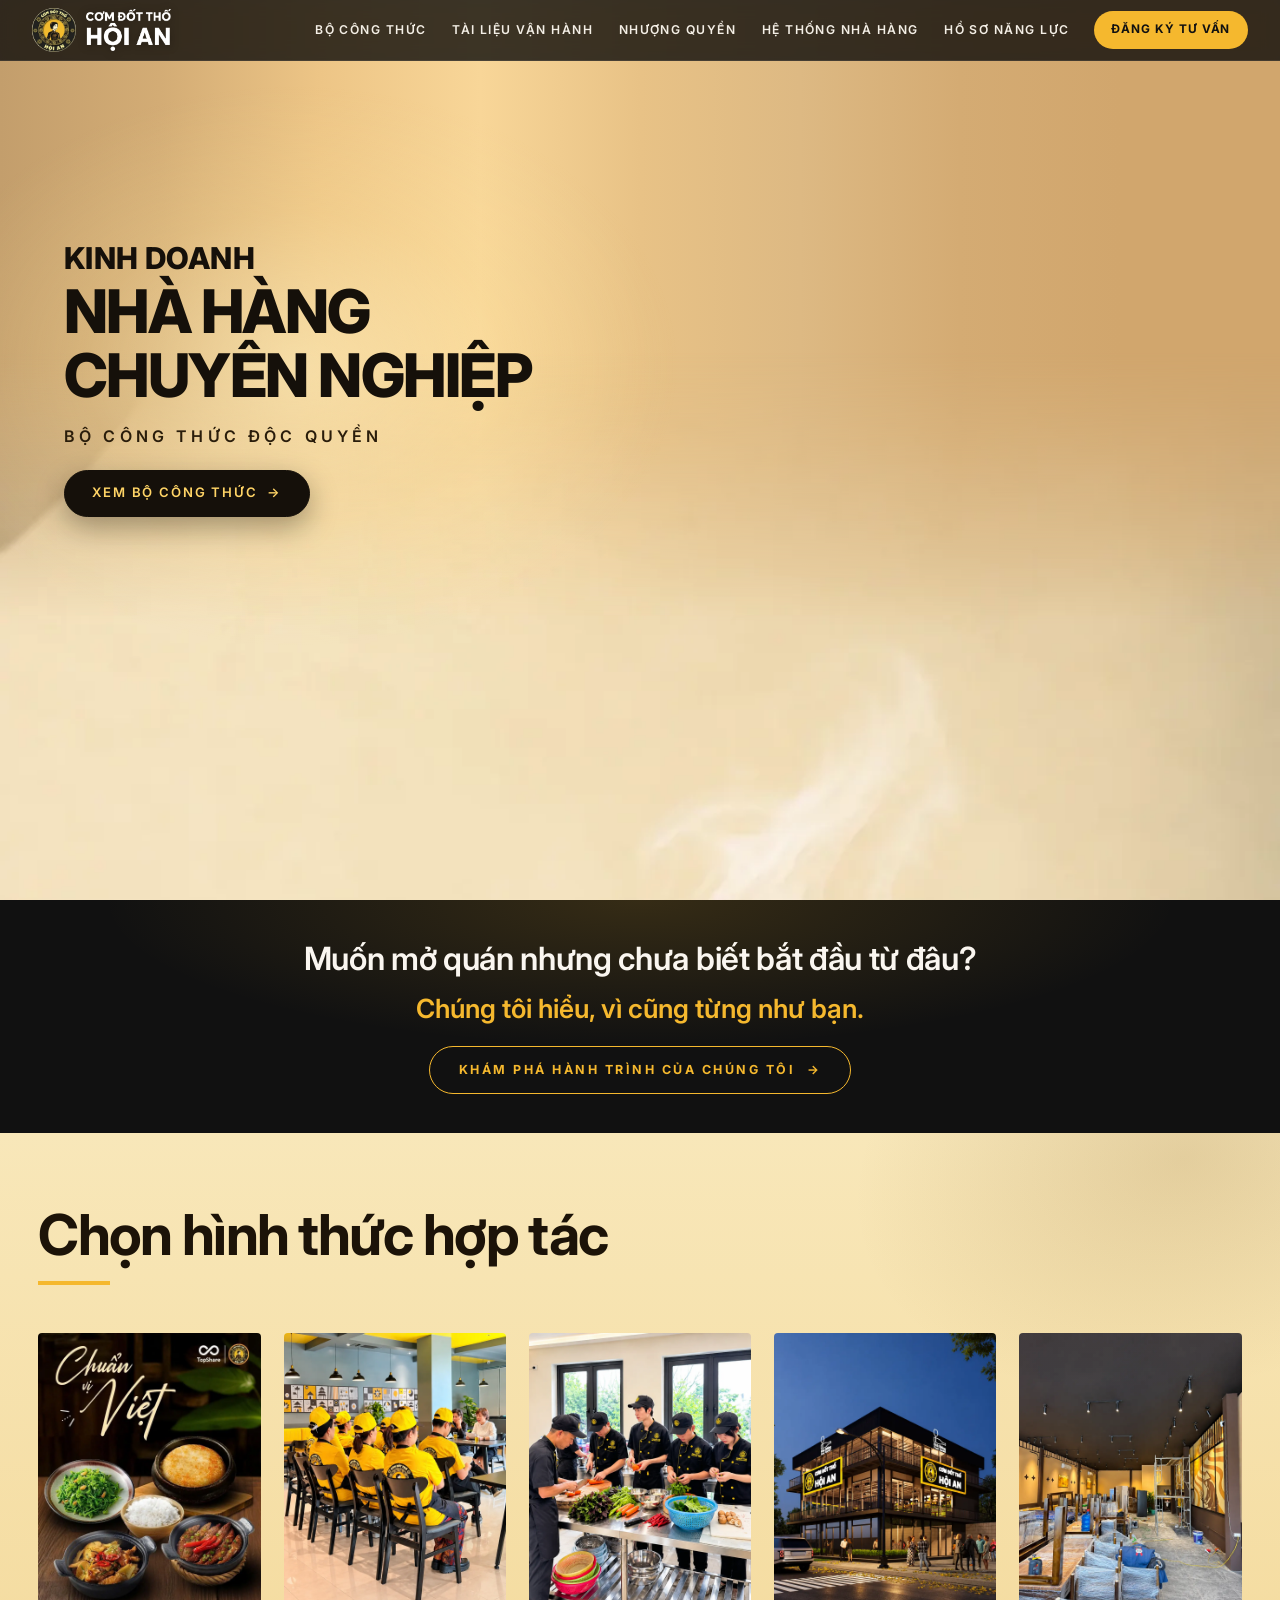
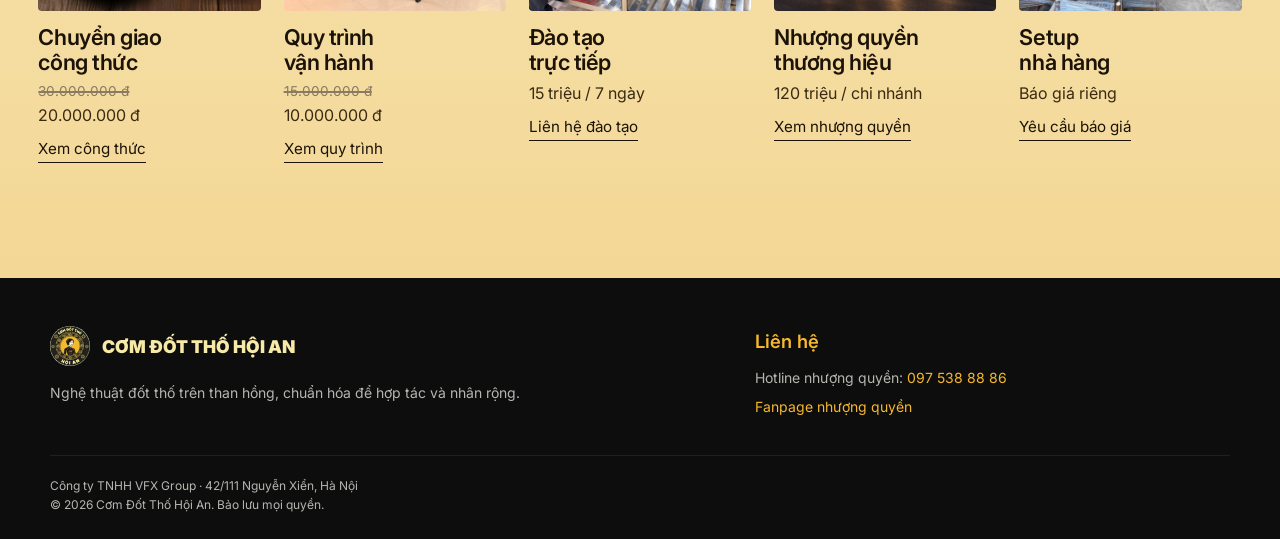
==== commit 89d71577: "Brand name image in the menu (background removed, white, 7 KB WebP)" ====
--- a/index.html
+++ b/index.html
@@ -60,7 +60,7 @@
   <link rel="preconnect" href="https://fonts.googleapis.com">
   <link rel="preconnect" href="https://fonts.gstatic.com" crossorigin>
   <link href="https://fonts.googleapis.com/css2?family=Inter:wght@300;400;500;600;700;800;900&display=swap" rel="stylesheet">
-  <link rel="stylesheet" href="css/style.css?v=20261106a">
+  <link rel="stylesheet" href="css/style.css?v=20261109c">
   <link rel="stylesheet" href="css/franchise.css?v=20261106d">
   <link rel="stylesheet" href="css/story.css?v=20261105w">
 </head>
@@ -70,7 +70,7 @@
     <div class="nav__inner">
       <a href="index.html" class="nav__logo" aria-label="Cơm Đốt Thố Hội An — trang chủ">
         <img src="images/opt/brand%20identity/04-dai-dien-logo.webp" alt="Logo Cơm Đốt Thố Hội An">
-        <span class="nav__brand"><span class="nav__brand-l1">Cơm Đốt Thố</span><span class="nav__brand-l2">Hội An</span></span>
+        <img class="nav__brand nav__brand--img" src="images/opt/brand%20identity/brandname-white.webp" alt="Cơm Đốt Thố Hội An" width="293" height="144">
       </a>
       <nav class="nav__links" id="frLinks" aria-label="Điều hướng">
         <a href="cong-thuc.html">Bộ Công Thức</a><a href="van-hanh.html">Tài Liệu Vận Hành</a><a href="nhuong-quyen.html">Nhượng Quyền</a><a href="he-thong.html">Hệ Thống Nhà Hàng</a><a href="ho-so-nang-luc.html">Hồ Sơ Năng Lực</a>
--- a/css/style.css
+++ b/css/style.css
@@ -1372,3 +1372,7 @@
   font-size: 0.9rem;
   font-weight: 500;
 }
+
+/* Brand name as an image (images/opt/brand identity/brandname-white.webp, transparent) */
+.nav__logo .nav__brand--img { display: block; height: 42px; width: auto; border-radius: 0; object-fit: contain; text-shadow: none; filter: drop-shadow(0 1px 4px rgba(0, 0, 0, 0.35)); }
+@media (max-width: 760px) { .nav__logo .nav__brand--img { height: 36px; width: auto; } }
--- a/css/story.css
+++ b/css/story.css
@@ -20,6 +20,7 @@
 .st-head { position: fixed; top: 0; left: 0; right: 0; z-index: 1000; display: flex; align-items: center; justify-content: space-between; padding: 0.9rem clamp(1rem, 3vw, 2.2rem); background: linear-gradient(#0c0a08, rgba(12, 10, 8, 0)); }
 .st-head .nav__logo { display: flex; align-items: center; gap: 0.7rem; }
 .st-head .nav__logo img { width: 42px; height: 42px; border-radius: 50%; }
+.st-head .nav__logo .nav__brand--img { width: auto; height: 40px; border-radius: 0; }
 .st-back { font-size: 0.78rem; font-weight: 600; letter-spacing: 0.16em; text-transform: uppercase; color: rgba(250, 246, 240, 0.7); transition: color 0.2s; }
 .st-back:hover { color: var(--nav-gold); }
 
